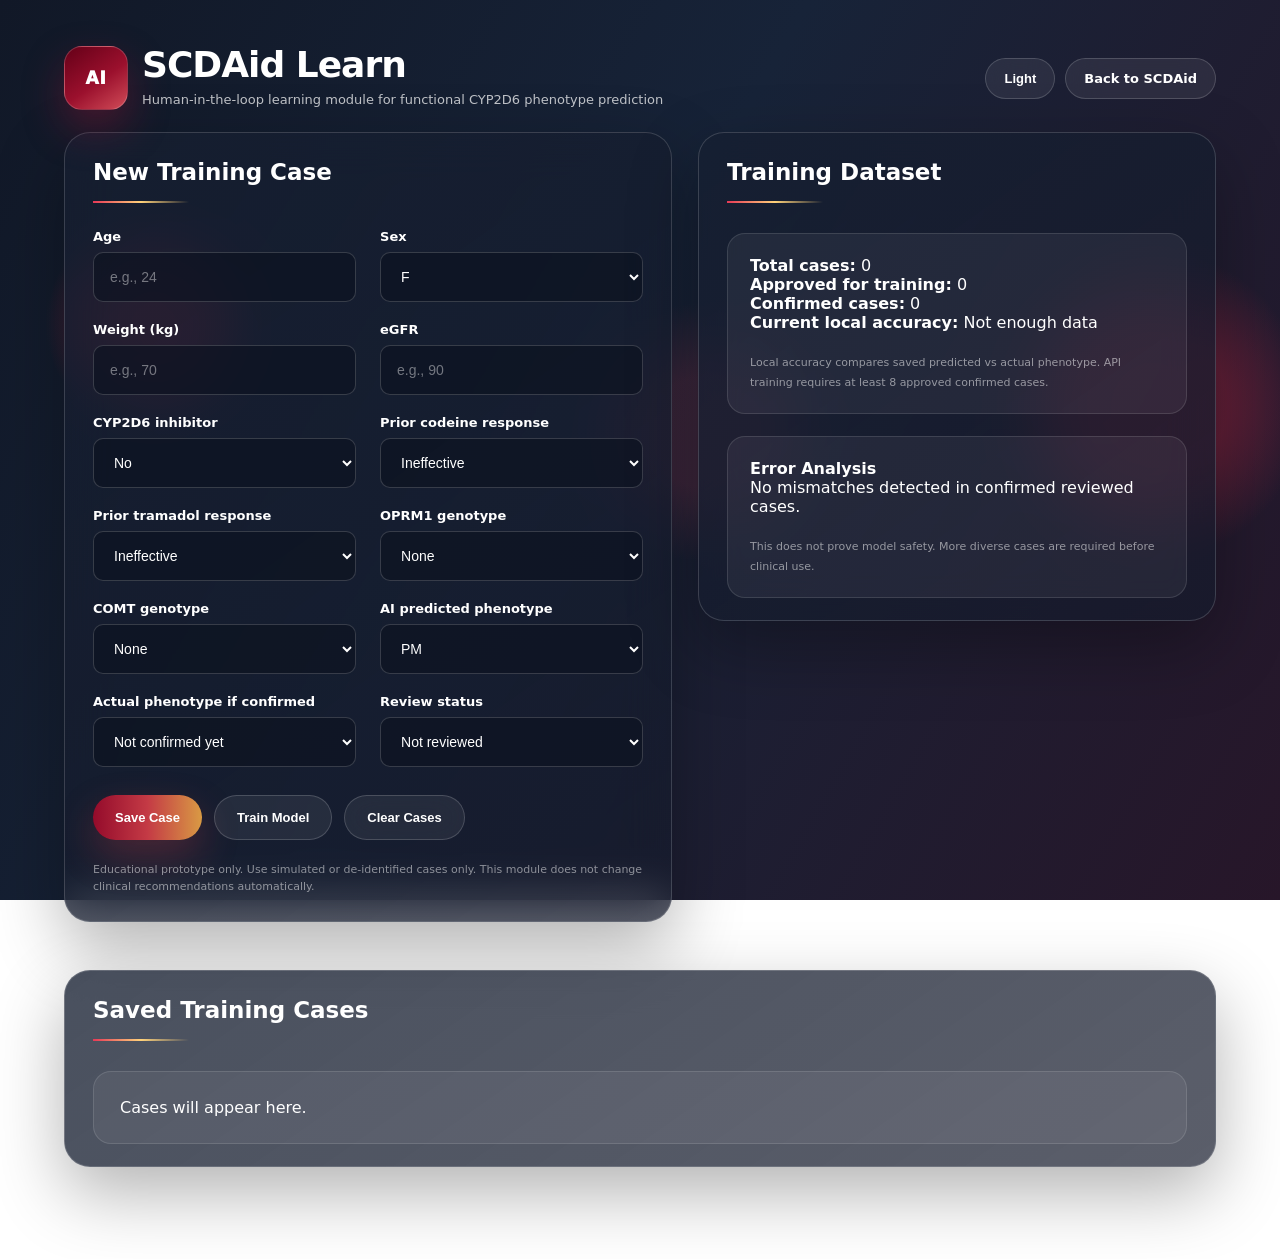
==== learn.html @ dd5e5c87 "Initial SCDAid prototype with SCAIA assistant" ====
<!doctype html>
<html lang="en" dir="ltr">
<head>
  <meta charset="utf-8" />
  <meta name="viewport" content="width=device-width,initial-scale=1" />
  <title>SCDAid Learn</title>
  <link rel="stylesheet" href="style.css" />

  <style>
    /* SCDAid Learn: full-width table section */
    .fullWidthTable {
      grid-column: 1 / -1;
      width: 100%;
    }

    .largeCasesTable {
      overflow-x: auto;
      padding: 26px;
    }

    .largeCasesTable table {
      min-width: 980px;
      font-size: 14px;
    }

    .largeCasesTable th,
    .largeCasesTable td {
      padding: 16px 18px;
      font-size: 14px;
      white-space: nowrap;
    }

    .largeCasesTable th {
      font-size: 13px;
      letter-spacing: .2px;
    }

    .largeCasesTable tbody tr {
      transition: 0.2s ease;
      cursor: pointer;
    }

    .largeCasesTable tbody tr:hover {
      background: rgba(255, 255, 255, 0.08);
    }

    .selectedCaseNotice {
      margin: 0 28px 20px;
      padding: 14px 18px;
      border-radius: 14px;
      border: 1px solid rgba(255, 210, 122, 0.25);
      background: rgba(217, 154, 68, 0.08);
      color: rgba(255, 255, 255, 0.78);
      font-size: 12px;
      line-height: 1.5;
      display: none;
    }
  </style>
</head>

<body>
  <div class="topbar">
    <div class="brand">
      <div class="logo">AI</div>
      <div>
        <div class="title">SCDAid Learn</div>
        <div class="subtitle">
          Human-in-the-loop learning module for functional CYP2D6 phenotype prediction
        </div>
      </div>
    </div>

    <div class="topActions">
      <button id="themeToggle" class="btn ghost" type="button">Light</button>
        <a class="btn ghost" href="index.html">Back to SCDAid</a>
    </div>
  </div>

  <main class="wrap">
    <section class="left">
      <div class="card">
        <div class="cardHeader">
          <h2>New Training Case</h2>
        </div>

        <div id="selectedCaseNotice" class="selectedCaseNotice">
          Selected case loaded into the form. You can review it, update the actual phenotype, then save as a new case if needed.
        </div>

        <div class="grid">
          <div class="field">
            <label>Age</label>
            <input id="learn_age" type="number" placeholder="e.g., 24" />
          </div>

          <div class="field">
            <label>Sex</label>
            <select id="learn_sex">
              <option value="F">F</option>
              <option value="M">M</option>
            </select>
          </div>

          <div class="field">
            <label>Weight (kg)</label>
            <input id="learn_weight" type="number" placeholder="e.g., 70" />
          </div>

          <div class="field">
            <label>eGFR</label>
            <input id="learn_egfr" type="number" placeholder="e.g., 90" />
          </div>

          <div class="field">
            <label>CYP2D6 inhibitor</label>
            <select id="learn_inhibitor">
              <option value="no">No</option>
              <option value="yes">Yes</option>
            </select>
          </div>

          <div class="field">
            <label>Prior codeine response</label>
            <select id="learn_codeine">
              <option value="ineffective">Ineffective</option>
              <option value="effective">Effective</option>
              <option value="toxicity">Toxicity</option>
              <option value="adverse">Adverse effects</option>
              <option value="unknown">Unknown</option>
            </select>
          </div>

          <div class="field">
            <label>Prior tramadol response</label>
            <select id="learn_tramadol">
              <option value="ineffective">Ineffective</option>
              <option value="effective">Effective</option>
              <option value="toxicity">Toxicity</option>
              <option value="adverse">Adverse effects</option>
              <option value="unknown">Unknown</option>
            </select>
          </div>

          <div class="field">
            <label>OPRM1 genotype</label>
            <select id="learn_oprm1">
              <option value="">None</option>
              <option value="AA">AA</option>
              <option value="AG">AG</option>
              <option value="GG">GG</option>
            </select>
          </div>

          <div class="field">
            <label>COMT genotype</label>
            <select id="learn_comt">
              <option value="">None</option>
              <option value="Val/Val">Val/Val</option>
              <option value="Val/Met">Val/Met</option>
              <option value="Met/Met">Met/Met</option>
            </select>
          </div>

          <div class="field">
            <label>AI predicted phenotype</label>
            <select id="learn_predicted">
              <option value="PM">PM</option>
              <option value="IM">IM</option>
              <option value="NM">NM</option>
              <option value="UM">UM</option>
            </select>
          </div>

          <div class="field">
            <label>Actual phenotype if confirmed</label>
            <select id="learn_actual">
              <option value="">Not confirmed yet</option>
              <option value="PM">PM</option>
              <option value="IM">IM</option>
              <option value="NM">NM</option>
              <option value="UM">UM</option>
            </select>
          </div>

          <div class="field">
            <label>Review status</label>
            <select id="learn_reviewed">
              <option value="no">Not reviewed</option>
              <option value="yes">Approved for training</option>
            </select>
          </div>
        </div>

        <div class="actions">
          <button class="btn primary" type="button" onclick="saveCase()">Save Case</button>
          <button class="btn" type="button" onclick="trainModel()">Train Model</button>
          <button class="btn ghost" type="button" onclick="clearCases()">Clear Cases</button>
        </div>

        <div class="disclaimer">
          Educational prototype only. Use simulated or de-identified cases only. This module does not change clinical recommendations automatically.
        </div>
      </div>
    </section>

    <section class="right">
      <div class="card">
        <div class="cardHeader">
          <h2>Training Dataset</h2>
        </div>

        <div id="learn_stats" class="box">
          No cases added yet.
        </div>

        <div id="errorAnalysis" class="box">
          Error analysis will appear after training.
        </div>
      </div>
    </section>

    <section class="fullWidthTable">
      <div class="card">
        <div class="cardHeader">
          <h2>Saved Training Cases</h2>
        </div>

        <div id="casesTable" class="box largeCasesTable">
          Cases will appear here.
        </div>
      </div>
    </section>
  </main>

  <script>
    const API_BASE = "https://scdaid-api.onrender.com";

    let cases = JSON.parse(localStorage.getItem("scdaid_learn_cases") || "[]");

    function getValue(id) {
      return document.getElementById(id)?.value || "";
    }

    function setValue(id, value) {
      const el = document.getElementById(id);
      if (el) el.value = value || "";
    }

    function normalizeResponseForApi(value) {
      if (!value) return "unknown";

      const v = String(value).toLowerCase().trim();

      if (v === "adverse" || v === "adverse effects" || v === "toxicity") {
        return "toxicity";
      }

      if (["effective", "ineffective", "unknown"].includes(v)) {
        return v;
      }

      return "unknown";
    }

    function normalizePhenotype(value) {
      if (value === "EM") return "NM";
      return value || "";
    }

    function saveCase() {
      const newCase = {
        age: getValue("learn_age"),
        sex: getValue("learn_sex"),
        weight: getValue("learn_weight"),
        egfr: getValue("learn_egfr"),
        inhibitor: getValue("learn_inhibitor"),
        codeine: getValue("learn_codeine"),
        tramadol: getValue("learn_tramadol"),
        oprm1: getValue("learn_oprm1"),
        comt: getValue("learn_comt"),
        predicted: normalizePhenotype(getValue("learn_predicted")),
        actual: normalizePhenotype(getValue("learn_actual")),
        reviewed: getValue("learn_reviewed")
      };

      cases.push(newCase);
      localStorage.setItem("scdaid_learn_cases", JSON.stringify(cases));
      renderCases();

      const notice = document.getElementById("selectedCaseNotice");
      if (notice) {
        notice.style.display = "block";
        notice.innerHTML = "Case saved successfully. It has been added to the training dataset.";
      }
    }

    function clearCases() {
      const confirmClear = confirm("Are you sure you want to clear all saved cases?");
      if (!confirmClear) return;

      cases = [];
      localStorage.removeItem("scdaid_learn_cases");
      renderCases();

      document.getElementById("errorAnalysis").innerHTML = "Error analysis will appear after training.";

      const notice = document.getElementById("selectedCaseNotice");
      if (notice) {
        notice.style.display = "none";
      }
    }

    function loadCaseIntoForm(index) {
      const c = cases[index];
      if (!c) return;

      setValue("learn_age", c.age);
      setValue("learn_sex", c.sex || "F");
      setValue("learn_weight", c.weight);
      setValue("learn_egfr", c.egfr);

      setValue("learn_inhibitor", c.inhibitor || "no");
      setValue("learn_codeine", c.codeine || "ineffective");
      setValue("learn_tramadol", c.tramadol || "ineffective");

      setValue("learn_oprm1", c.oprm1 || "");
      setValue("learn_comt", c.comt || "");

      setValue("learn_predicted", normalizePhenotype(c.predicted) || "PM");
      setValue("learn_actual", normalizePhenotype(c.actual) || "");
      setValue("learn_reviewed", c.reviewed || "no");

      const notice = document.getElementById("selectedCaseNotice");
      if (notice) {
        notice.style.display = "block";
        notice.innerHTML = `
          Selected case loaded into the form.
          You can review it, update the actual phenotype, then click <b>Save Case</b> if you want to save it as a new reviewed record.
        `;
      }

      window.scrollTo({
        top: 0,
        behavior: "smooth"
      });
    }

    function explainMismatch(c) {
      const reasons = [];

      if (c.predicted === "IM" && c.actual === "NM") {
        reasons.push("The model may be overestimating reduced CYP2D6 activity.");
      }

      if (c.predicted === "PM" && c.actual !== "PM") {
        reasons.push("The model may be over-weighting ineffective codeine/tramadol response.");
      }

      if (c.predicted === "UM" && c.actual !== "UM") {
        reasons.push("The model may be over-weighting adverse effects as evidence for ultrarapid metabolism.");
      }

      if (c.inhibitor === "yes") {
        reasons.push("CYP2D6 inhibitor may cause phenoconversion and confuse genetic vs functional phenotype.");
      }

      if (c.codeine === "unknown" || c.tramadol === "unknown") {
        reasons.push("Missing prior opioid response reduces prediction reliability.");
      }

      if (!c.oprm1 || !c.comt) {
        reasons.push("Optional modifiers are incomplete; interpretation may be less informative.");
      }

      if (!reasons.length) {
        reasons.push("Mismatch detected; more labeled cases are needed to understand this error pattern.");
      }

      return reasons;
    }

    async function trainModel() {
      const reviewed = cases.filter(c => c.reviewed === "yes");
      const confirmed = reviewed.filter(c => c.actual);

      if (confirmed.length < 8) {
        alert("Need at least 8 approved cases with actual phenotype before API training.");
        return;
      }

      const apiCases = confirmed.map(c => ({
        age: Number(c.age),
        weight: Number(c.weight),
        egfr: Number(c.egfr),
        sex: c.sex || "F",
        cyp2d6_inhibitor: c.inhibitor || "no",
        prior_codeine_response: normalizeResponseForApi(c.codeine),
        prior_tramadol_response: normalizeResponseForApi(c.tramadol),
        predicted: normalizePhenotype(c.predicted) || null,
        actual: normalizePhenotype(c.actual),
        reviewed: c.reviewed || "no"
      }));

      const invalidCase = apiCases.find(c =>
        !Number.isFinite(c.age) ||
        !Number.isFinite(c.weight) ||
        !Number.isFinite(c.egfr) ||
        !c.actual
      );

      if (invalidCase) {
        alert("Some approved cases have missing age, weight, eGFR, or actual phenotype. Please fix them before training.");
        return;
      }

      document.getElementById("learn_stats").innerHTML = `
        <b>Training model...</b><br>
        Sending ${apiCases.length} reviewed cases to the SCDAid API.
      `;

      try {
        const res = await fetch(`${API_BASE}/train_model`, {
          method: "POST",
          headers: {
            "Content-Type": "application/json"
          },
          body: JSON.stringify({ cases: apiCases })
        });

        const out = await res.json();

        if (!res.ok || out.status !== "trained") {
          document.getElementById("learn_stats").innerHTML = `
            <b>Training not completed</b><br>
            ${out.message || "Unknown API error"}<br>
            <b>Approved cases:</b> ${out.approved_cases || apiCases.length}
          `;
          return;
        }

        const metrics = out.metrics || {};
        const distribution = out.phenotype_distribution || {};

        document.getElementById("learn_stats").innerHTML = `
          <b>API Training Summary</b><br>
          <b>Status:</b> ${out.status}<br>
          <b>Cases used:</b> ${out.approved_cases_used}<br>
          <b>Training mode:</b> ${metrics.mode || "-"}<br>
          <b>Accuracy:</b> ${metrics.accuracy !== undefined ? Math.round(metrics.accuracy * 100) + "%" : "-"}<br><br>

          <b>Phenotype distribution:</b><br>
          PM: ${distribution.PM || 0} · IM: ${distribution.IM || 0} · NM: ${distribution.NM || 0} · UM: ${distribution.UM || 0}<br><br>

          <span class="hint">
            The API has retrained and saved a new phenotype_model.joblib. Future phenotype predictions will use the updated model.
          </span>
        `;

        renderApiTrainingAnalysis(out);
      } catch (err) {
        document.getElementById("learn_stats").innerHTML = `
          <b>API connection failed</b><br>
          Could not reach the training endpoint. Make sure the API is running and deployed.
        `;
      }
    }

    function renderApiTrainingAnalysis(out) {
      const metrics = out.metrics || {};
      const labels = metrics.labels || [];
      const cm = metrics.confusion_matrix || [];

      if (!labels.length || !cm.length) {
        document.getElementById("errorAnalysis").innerHTML = `
          <b>API Training Analysis</b><br>
          Model trained, but confusion matrix was not available.
        `;
        return;
      }

      const matrixRows = cm.map((row, i) => `
        <tr>
          <td><b>Actual ${labels[i]}</b></td>
          ${row.map(v => `<td>${v}</td>`).join("")}
        </tr>
      `).join("");

      document.getElementById("errorAnalysis").innerHTML = `
        <b>API Training Analysis</b><br>
        <b>Confusion Matrix</b><br><br>

        <div style="overflow-x:auto;">
          <table>
            <thead>
              <tr>
                <th></th>
                ${labels.map(l => `<th>Pred ${l}</th>`).join("")}
              </tr>
            </thead>
            <tbody>
              ${matrixRows}
            </tbody>
          </table>
        </div>

        <br>
        <span class="hint">
          This matrix shows where the model confuses phenotypes after API retraining.
          This is for prototype validation only, not clinical deployment.
        </span>
      `;
    }

    function renderLocalErrorAnalysis(wrongCases) {
      if (!wrongCases.length) {
        document.getElementById("errorAnalysis").innerHTML = `
          <b>Error Analysis</b><br>
          No mismatches detected in confirmed reviewed cases.<br><br>
          <span class="hint">
            This does not prove model safety. More diverse cases are required before clinical use.
          </span>
        `;
        return;
      }

      document.getElementById("errorAnalysis").innerHTML = `
        <b>Error Analysis</b><br>
        <b>Mismatched cases:</b> ${wrongCases.length}<br><br>

        ${wrongCases.map((c, index) => {
          const reasons = explainMismatch(c);

          return `
            <div style="margin-bottom:14px; padding:12px; border:1px solid rgba(255,255,255,0.18); border-radius:14px;">
              <b>Mismatch ${index + 1}</b><br>
              Predicted: <b>${c.predicted}</b> · Actual: <b>${c.actual}</b><br>
              Codeine response: ${c.codeine} · Tramadol response: ${c.tramadol} · CYP2D6 inhibitor: ${c.inhibitor}<br>
              OPRM1: ${c.oprm1 || "-"} · COMT: ${c.comt || "-"}<br><br>
              <b>Possible explanation:</b>
              <ul>
                ${reasons.map(r => `<li>${r}</li>`).join("")}
              </ul>
            </div>
          `;
        }).join("")}

        <span class="hint">
          Error analysis is exploratory. It helps identify weak points in the prediction logic, but it is not a clinical conclusion.
        </span>
      `;
    }

    function renderCases() {
      const reviewed = cases.filter(c => c.reviewed === "yes");
      const confirmed = reviewed.filter(c => c.actual);
      const correct = confirmed.filter(c => c.predicted === c.actual);
      const wrong = confirmed.filter(c => c.predicted !== c.actual);

      const accuracy = confirmed.length
        ? Math.round((correct.length / confirmed.length) * 100)
        : null;

      document.getElementById("learn_stats").innerHTML = `
        <b>Total cases:</b> ${cases.length}<br>
        <b>Approved for training:</b> ${reviewed.length}<br>
        <b>Confirmed cases:</b> ${confirmed.length}<br>
        <b>Current local accuracy:</b> ${accuracy === null ? "Not enough data" : accuracy + "%"}<br><br>
        <span class="hint">
          Local accuracy compares saved predicted vs actual phenotype. API training requires at least 8 approved confirmed cases.
        </span>
      `;

      renderLocalErrorAnalysis(wrong);

      if (!cases.length) {
        document.getElementById("casesTable").innerHTML = "Cases will appear here.";
        return;
      }

      document.getElementById("casesTable").innerHTML = `
        <div style="overflow-x:auto;">
          <table>
            <thead>
              <tr>
                <th>Age</th>
                <th>Sex</th>
                <th>Weight</th>
                <th>eGFR</th>
                <th>CYP2D6 inhibitor</th>
                <th>Codeine</th>
                <th>Tramadol</th>
                <th>OPRM1</th>
                <th>COMT</th>
                <th>Predicted</th>
                <th>Actual</th>
                <th>Reviewed</th>
              </tr>
            </thead>

            <tbody>
              ${cases.map((c, index) => `
                <tr onclick="loadCaseIntoForm(${index})" title="Click to load this case into the form">
                  <td>${c.age || "-"}</td>
                  <td>${c.sex || "-"}</td>
                  <td>${c.weight || "-"}</td>
                  <td>${c.egfr || "-"}</td>
                  <td>${c.inhibitor || "-"}</td>
                  <td>${c.codeine || "-"}</td>
                  <td>${c.tramadol || "-"}</td>
                  <td>${c.oprm1 || "-"}</td>
                  <td>${c.comt || "-"}</td>
                  <td>${normalizePhenotype(c.predicted) || "-"}</td>
                  <td>${normalizePhenotype(c.actual) || "-"}</td>
                  <td>${c.reviewed || "-"}</td>
                </tr>
              `).join("")}
            </tbody>
          </table>
        </div>
      `;
    }

    renderCases();
  </script>

<script>
  // Light / Dark mode toggle for SCDAid Learn
  (function () {
    const themeBtn = document.getElementById("themeToggle");
    const savedTheme = localStorage.getItem("scdaid-theme") || "dark";

    function applyTheme(theme) {
      if (theme === "light") {
        document.body.classList.add("lightTheme");
        if (themeBtn) themeBtn.textContent = "Dark";
      } else {
        document.body.classList.remove("lightTheme");
        if (themeBtn) themeBtn.textContent = "Light";
      }
      localStorage.setItem("scdaid-theme", theme);
    }

    applyTheme(savedTheme);

    if (themeBtn) {
      themeBtn.addEventListener("click", function () {
        const isLight = document.body.classList.contains("lightTheme");
        applyTheme(isLight ? "dark" : "light");
      });
    }
  })();
</script>

</body>
</html>
---- style.css ----
:root{
  --bg:#182033;
  --panel:rgba(25, 34, 53, .78);
  --panel2:rgba(45, 28, 45, .66);
  --line:rgba(255,255,255,.17);
  --text:#ffffff;
  --muted:rgba(255,255,255,.66);

  --red:#b11235;
  --red2:#e63956;
  --gold:#d99a44;
  --gold2:#ffd27a;

  --ok:#4ade80;
  --warn:#ffd166;
  --danger:#ff4d6d;
  --info:#8ab4ff;
}

*{
  box-sizing:border-box;
}

html,body{
  margin:0;
  padding:0;
  min-height:100%;
  font-family:system-ui,-apple-system,BlinkMacSystemFont,"Segoe UI",Roboto,Arial,sans-serif;
  color:var(--text);
  background:
    radial-gradient(circle at 12% 36%, rgba(190,35,65,.42) 0 45px, transparent 108px),
    radial-gradient(circle at 90% 45%, rgba(190,35,65,.38) 0 75px, transparent 155px),
    radial-gradient(circle at 55% 48%, rgba(220,65,92,.18) 0 55px, transparent 130px),
    linear-gradient(120deg,#111827 0%,#172338 45%,#271629 100%);
  background-attachment:fixed;
  overflow-x:hidden;
}

body::before{
  content:"";
  position:fixed;
  inset:0;
  z-index:-1;
  background:
    radial-gradient(circle at 20% 18%, rgba(84,125,174,.20), transparent 290px),
    radial-gradient(circle at 82% 16%, rgba(230,57,86,.14), transparent 310px),
    repeating-linear-gradient(120deg, transparent 0 90px, rgba(255,255,255,.025) 91px 92px);
  pointer-events:none;
}

body::after{
  content:"";
  position:fixed;
  right:-130px;
  top:120px;
  width:460px;
  height:460px;
  border-radius:50%;
  border:2px solid rgba(255,255,255,.10);
  background:
    repeating-linear-gradient(55deg, transparent 0 24px, rgba(230,57,86,.20) 25px 27px),
    repeating-linear-gradient(-55deg, transparent 0 24px, rgba(255,210,122,.12) 25px 27px);
  opacity:.35;
  z-index:-1;
  pointer-events:none;
}

/* TOP BAR */

.topbar{
  width:min(1180px,90%);
  margin:46px auto 22px;
  display:flex;
  align-items:center;
  justify-content:space-between;
  gap:18px;
  position:relative;
  z-index:10;
}

.brand{
  display:flex;
  align-items:center;
  gap:14px;
}

.logo{
  width:64px;
  height:64px;
  border-radius:18px;
  background:linear-gradient(145deg,#650018,#9b102d 55%,#d14c58);
  display:flex;
  align-items:center;
  justify-content:center;
  color:#fff;
  font-weight:950;
  font-size:17px;
  letter-spacing:.7px;
  box-shadow:0 18px 40px rgba(177,18,53,.34);
  border:1px solid rgba(255,255,255,.18);
}

.title{
  font-size:36px;
  font-weight:900;
  line-height:1;
  letter-spacing:-1px;
  color:#fff;
}

.subtitle{
  margin-top:8px;
  color:rgba(255,255,255,.72);
  font-size:13px;
  line-height:1.4;
  max-width:840px;
}

.topActions{
  display:flex;
  gap:10px;
  align-items:center;
  flex-wrap:wrap;
}

/* BUTTONS */

.btn{
  border:1px solid var(--line);
  color:#fff;
  background:rgba(255,255,255,.07);
  padding:12px 18px;
  border-radius:999px;
  font-size:13px;
  font-weight:850;
  cursor:pointer;
  transition:.25s ease;
}

.btn:hover{
  transform:translateY(-2px);
  box-shadow:0 14px 30px rgba(0,0,0,.20);
}

.btn:disabled{
  opacity:.6;
  cursor:not-allowed;
  transform:none;
}

.btn.ghost{
  background:rgba(255,255,255,.07);
  backdrop-filter:blur(16px);
}

.backBtn{
  padding-inline:18px;
}

.btn.primary,
#predictBtn,
#chatSendBtn{
  border:none;
  color:#fff;
  background:linear-gradient(90deg,#940b2b,#c43a45,#d99a44);
  box-shadow:0 16px 38px rgba(196,58,69,.32);
}

/* HERO */

.heroIntro{
  min-height:62vh;
  display:flex;
  align-items:center;
  justify-content:center;
  padding:54px 20px 70px;
  transition:.55s ease;
}

.heroGlass{
  width:min(720px,92%);
  text-align:center;
  padding:46px 54px;
  border-radius:30px;
  background:linear-gradient(145deg,rgba(28,35,54,.78),rgba(55,25,43,.62));
  border:1px solid rgba(255,255,255,.18);
  box-shadow:
    0 34px 90px rgba(0,0,0,.34),
    inset 0 1px 0 rgba(255,255,255,.12);
  backdrop-filter:blur(22px);
  -webkit-backdrop-filter:blur(22px);
}

.heroBadge{
  display:inline-block;
  margin-bottom:18px;
  padding:8px 18px;
  border-radius:999px;
  background:rgba(177,18,53,.40);
  border:1px solid rgba(230,57,86,.42);
  color:#ffd7df;
  font-size:11px;
  font-weight:900;
  letter-spacing:.8px;
  text-transform:uppercase;
}

.heroGlass h1{
  margin:0;
  font-size:48px;
  line-height:1.08;
  font-weight:900;
  letter-spacing:-1.2px;
  color:#fff;
}

.heroGlass h1::after{
  content:"";
  display:block;
  width:180px;
  height:2px;
  margin:22px auto 24px;
  background:linear-gradient(90deg,transparent,var(--gold2),transparent);
}

.heroGlass p{
  max-width:560px;
  margin:0 auto 28px;
  color:rgba(255,255,255,.72);
  line-height:1.7;
  font-size:15px;
}

.enzymePicker{
  display:grid;
  gap:16px;
  width:min(520px,100%);
  margin:0 auto;
  text-align:left;
}

.enzymePicker label{
  display:none;
}

.enzymePicker select{
  width:100%;
  height:56px;
  padding:0 20px;
  border-radius:14px;
  border:1px solid rgba(255,255,255,.18);
  background:rgba(13,19,33,.74);
  color:#fff;
  outline:none;
  font-size:14px;
}

.enzymePicker select option{
  color:#111827;
  background:#fff;
}

.heroBtn{
  width:78%;
  margin:12px auto 0;
  padding:15px 20px;
  font-size:15px;
}

.heroSmallText{
  text-align:center;
  color:rgba(255,255,255,.48);
  font-size:11px;
}

.hiddenApp{
  display:none !important;
}

.compactHero{
  min-height:240px;
  padding:20px 20px 34px;
}

.compactHero .heroGlass{
  transform:scale(.92);
  opacity:.92;
}

/* MAIN LAYOUT */

.wrap{
  width:min(1180px,90%);
  margin:0 auto 70px;
  display:grid;
  grid-template-columns:1.08fr .92fr;
  gap:26px;
}

.left,.right{
  min-width:0;
}

.card{
  background:linear-gradient(145deg,rgba(22,31,49,.78),rgba(21,26,43,.70));
  border:1px solid rgba(255,255,255,.16);
  border-radius:26px;
  box-shadow:0 26px 70px rgba(0,0,0,.30);
  backdrop-filter:blur(22px);
  -webkit-backdrop-filter:blur(22px);
  overflow:hidden;
  margin-bottom:22px;
}

.cardHeader{
  padding:26px 28px 8px;
  background:transparent;
  border-bottom:none;
}

.cardHeader h2{
  margin:0;
  font-size:23px;
  font-weight:850;
  color:#fff;
}

.cardHeader h2::after{
  content:"";
  display:block;
  width:96px;
  height:2px;
  margin-top:16px;
  background:linear-gradient(90deg,var(--red2),var(--gold2),transparent);
}

/* FORM GRID */

.grid{
  display:grid;
  grid-template-columns:1fr 1fr;
  gap:20px 24px;
  padding:18px 28px 28px;
}

.smallGrid{
  margin-top:12px;
  padding:0;
}

.field label{
  display:block;
  font-size:13px;
  font-weight:800;
  color:#fff;
  margin-bottom:8px;
}

.field input,
.field select,
#chatInput{
  width:100%;
  height:50px;
  padding:0 16px;
  border-radius:10px;
  border:1px solid rgba(255,255,255,.17);
  background:rgba(13,19,33,.66);
  color:#fff;
  outline:none;
  font-size:14px;
  transition:.2s ease;
}

.field select option{
  color:#111827;
  background:#fff;
}

.field input:focus,
.field select:focus,
#chatInput:focus{
  border-color:rgba(255,210,122,.75);
  box-shadow:0 0 0 4px rgba(217,154,68,.12);
}

.field input::placeholder,
#chatInput::placeholder{
  color:rgba(255,255,255,.42);
}

.row{
  display:flex;
  align-items:center;
  gap:0;
}

.row input{
  border-radius:10px 0 0 10px;
}

.row select{
  max-width:105px;
  border-radius:0 10px 10px 0;
  border-left:none;
}

.hint{
  margin-top:8px;
  color:rgba(255,255,255,.52);
  font-size:11px;
  line-height:1.45;
}

.divider{
  height:1px;
  background:rgba(255,255,255,.10);
  margin:0 28px;
}

/* BOXES */

.box,
.box.infoBox{
  margin:22px 28px;
  padding:22px;
  border-radius:18px;
  background:rgba(255,255,255,.055);
  border:1px solid rgba(255,255,255,.12);
}

.box h3{
  margin:0 0 8px;
  color:#fff;
  font-size:17px;
}

.box.infoBox{
  border-left:4px solid var(--red2);
}

.box.infoBox h3{
  color:#ffd27a;
}

.ol{
  margin:12px 0 0;
  padding-left:20px;
}

.ol li{
  margin:10px 0;
  color:rgba(255,255,255,.74);
  font-size:13px;
  line-height:1.55;
}

.note{
  color:rgba(255,255,255,.58);
  font-size:12px;
  margin-top:10px;
}

.predictRow{
  margin-top:14px;
  gap:10px;
  justify-content:space-between;
}

.predictStatus{
  color:rgba(255,255,255,.60);
  font-size:12px;
}

/* CHECKBOXES */

.checks{
  padding:24px 28px;
  display:grid;
  grid-template-columns:1fr 1fr;
  gap:12px;
}

.chk{
  display:flex;
  align-items:center;
  gap:10px;
  padding:13px 14px;
  border-radius:12px;
  border:1px solid rgba(255,255,255,.12);
  background:rgba(13,19,33,.50);
  color:rgba(255,255,255,.78);
  font-size:12px;
}

.chk input{
  accent-color:var(--red2);
}

/* ACTIONS */

.actions{
  display:flex;
  gap:12px;
  padding:0 28px 22px;
}

.actions .btn{
  padding:14px 22px;
}

.disclaimer{
  padding:0 28px 26px;
  color:rgba(255,255,255,.50);
  font-size:11px;
  line-height:1.5;
}

/* RESULTS */

.right .card{
  min-height:auto;
}

#results{
  padding:22px 28px 28px;
}

.placeholder{
  min-height:340px;
  display:flex;
  align-items:center;
  justify-content:center;
  text-align:center;
  border-radius:20px;
  border:1px solid rgba(255,255,255,.12);
  background:
    radial-gradient(circle at center, rgba(220,65,92,.20), transparent 90px),
    linear-gradient(145deg,rgba(255,255,255,.07),rgba(255,255,255,.025));
  color:rgba(255,255,255,.75);
  font-size:15px;
  line-height:1.7;
}

/* SCDAid AI RESULT CARDS */

.resultBlock{
  display:grid;
  gap:14px;
}

.resultBlock h3{
  margin:0 0 4px;
  font-size:21px;
  color:#fff;
}

.resultCard{
  padding:16px 18px;
  border-radius:16px;
  background:rgba(255,255,255,.055);
  border:1px solid rgba(255,255,255,.12);
  color:rgba(255,255,255,.82);
}

.resultCard h4{
  margin:0 0 10px;
  font-size:15px;
  color:#ffd27a;
}

.resultCard p{
  margin:6px 0;
  font-size:13px;
  line-height:1.55;
}

.resultCard ul{
  margin:8px 0 0;
  padding-left:20px;
}

.resultCard li{
  margin:7px 0;
  color:rgba(255,255,255,.74);
  font-size:13px;
  line-height:1.55;
}

.pillRow{
  display:flex;
  flex-wrap:wrap;
  gap:8px;
  margin:4px 0 4px;
}

.pill,
.tag{
  display:inline-flex;
  align-items:center;
  gap:6px;
  padding:7px 12px;
  border-radius:999px;
  font-size:11px;
  font-weight:900;
  border:1px solid rgba(255,255,255,.14);
}

.pill.info,
.tag.info{
  color:#d9e8ff;
  background:rgba(84,125,174,.28);
  border-color:rgba(138,180,255,.28);
}

.pill.ok,
.tag.ok{
  color:#d7ffe4;
  background:rgba(74,222,128,.16);
  border-color:rgba(74,222,128,.30);
}

.pill.warn,
.tag.warn{
  color:#fff0bd;
  background:rgba(255,209,102,.16);
  border-color:rgba(255,209,102,.30);
}

.pill.danger,
.tag.danger,
.tag.low{
  color:#ffd6df;
  background:rgba(255,77,109,.16);
  border-color:rgba(255,77,109,.30);
}

details{
  margin-top:10px;
  border-radius:12px;
  overflow:hidden;
  background:rgba(13,19,33,.46);
  border:1px solid rgba(255,255,255,.10);
}

summary{
  cursor:pointer;
  padding:11px 13px;
  color:#ffd27a;
  font-size:12px;
  font-weight:850;
}

details ul{
  margin:0;
  padding:0 16px 14px 32px;
}

/* ASK SCDAid CHAT */

#askScdaidBox{
  min-height:auto;
}

#chatMessages{
  min-height:230px;
  max-height:360px;
  overflow-y:auto;
  margin-top:14px;
  padding:14px;
  border-radius:18px;
  background:
    radial-gradient(circle at 20% 10%, rgba(230,57,86,.10), transparent 130px),
    rgba(13,19,33,.54);
  border:1px solid rgba(255,255,255,.12);
}

#chatMessages > div{
  margin:10px 0 !important;
}

#chatMessages div div{
  border-radius:16px !important;
  box-shadow:0 10px 24px rgba(0,0,0,.16);
}

#chatInput{
  flex:1;
  border-radius:12px;
}

#chatSendBtn{
  min-width:82px;
  height:50px;
  padding:0 18px;
}

#askScdaidBox .row{
  gap:10px;
  padding:0;
}

#askScdaidBox .row input{
  border-radius:12px;
}

/* REFERENCES */

.refs{
  margin-top:22px;
}

.refList{
  padding:0 28px 26px 46px;
  margin:0;
}

.refList li{
  margin:10px 0;
  color:rgba(255,255,255,.75);
}

a{
  color:#ffd27a;
  text-decoration:none;
}

a:hover{
  text-decoration:underline;
}

/* TABLE / OUTPUT */

table{
  width:100%;
  border-collapse:collapse;
  margin-top:16px;
  border-radius:14px;
  overflow:hidden;
  background:rgba(255,255,255,.05);
}

th,td{
  padding:13px;
  border-bottom:1px solid rgba(255,255,255,.10);
  text-align:left;
  font-size:12px;
}

th{
  color:#ffd27a;
  background:rgba(255,255,255,.08);
}

td{
  color:rgba(255,255,255,.78);
}

.warning,
.high-risk{
  border-left:5px solid var(--danger) !important;
}

.safe,
.low-risk{
  border-left:5px solid var(--ok) !important;
}

.moderate-risk{
  border-left:5px solid var(--warn) !important;
}

/* SCROLLBAR */

::-webkit-scrollbar{
  width:10px;
}

::-webkit-scrollbar-track{
  background:rgba(255,255,255,.04);
}

::-webkit-scrollbar-thumb{
  background:rgba(255,255,255,.18);
  border-radius:999px;
}

::-webkit-scrollbar-thumb:hover{
  background:rgba(255,255,255,.28);
}

/* MOBILE */

@media(max-width:980px){
  .wrap{
    grid-template-columns:1fr;
    width:92%;
  }

  .topbar{
    width:92%;
    margin-top:28px;
    align-items:flex-start;
  }

  .right{
    order:-1;
  }
}

@media(max-width:720px){
  .topbar{
    flex-direction:column;
  }

  .topActions{
    align-self:flex-end;
  }

  .grid,
  .checks{
    grid-template-columns:1fr;
    padding-left:20px;
    padding-right:20px;
  }

  .cardHeader{
    padding-left:20px;
  }

  .box,
  .box.infoBox{
    margin-left:20px;
    margin-right:20px;
  }

  .actions,
  .disclaimer,
  #results{
    padding-left:20px;
    padding-right:20px;
  }

  .smallGrid{
    padding:0;
  }

  #askScdaidBox .row{
    flex-direction:column;
    align-items:stretch;
  }

  #chatSendBtn{
    width:100%;
  }
}

@media(max-width:620px){
  .logo{
    width:56px;
    height:56px;
  }

  .title{
    font-size:28px;
  }

  .subtitle{
    font-size:12px;
  }

  .heroGlass{
    padding:34px 24px;
  }

  .heroGlass h1{
    font-size:38px;
  }

  .wrap{
    width:92%;
  }

  .heroBtn{
    width:100%;
  }
}
/* =========================
   Ask SCDAid top popup chat
   ========================= */

/* إذا عندك كرت الشات القديم تحت، نخفيه */
#askScdaidBox{
  display:none !important;
}

.hidden{
  display:none !important;
}

.scdChatOverlay{
  position:fixed;
  inset:0;
  z-index:3000;
  display:flex;
  align-items:flex-start;
  justify-content:center;
  padding:95px 20px 24px;
  background:rgba(7, 10, 18, .55);
  backdrop-filter:blur(10px);
  -webkit-backdrop-filter:blur(10px);
}

.scdChatModal{
  width:min(760px, 100%);
  max-height:calc(100vh - 130px);
  display:flex;
  flex-direction:column;
  border-radius:26px;
  background:linear-gradient(145deg, rgba(22,31,49,.94), rgba(34,23,40,.88));
  border:1px solid rgba(255,255,255,.16);
  box-shadow:0 30px 90px rgba(0,0,0,.38);
  overflow:hidden;
}

.scdChatHead{
  display:flex;
  align-items:flex-start;
  justify-content:space-between;
  gap:18px;
  padding:22px 24px 16px;
  border-bottom:1px solid rgba(255,255,255,.08);
}

.scdChatHead h3{
  margin:0;
  font-size:24px;
  font-weight:900;
  color:#fff;
}

.scdChatHead p{
  margin:8px 0 0;
  color:rgba(255,255,255,.65);
  font-size:13px;
  line-height:1.6;
  max-width:560px;
}

.scdChatClose{
  width:42px;
  height:42px;
  border:none;
  border-radius:999px;
  cursor:pointer;
  color:#fff;
  font-size:26px;
  line-height:1;
  background:rgba(255,255,255,.08);
  border:1px solid rgba(255,255,255,.12);
  transition:.2s ease;
}

.scdChatClose:hover{
  transform:translateY(-1px);
  background:rgba(255,255,255,.12);
}

.scdChatQuick{
  display:flex;
  flex-wrap:wrap;
  gap:10px;
  padding:14px 24px 8px;
}

.scdChip{
  padding:9px 14px;
  border-radius:999px;
  border:1px solid rgba(255,255,255,.12);
  background:rgba(255,255,255,.06);
  color:#fff;
  font-size:12px;
  font-weight:800;
  cursor:pointer;
  transition:.2s ease;
}

.scdChip:hover{
  transform:translateY(-1px);
  background:rgba(255,255,255,.10);
}

.scdChatMessages{
  flex:1;
  min-height:260px;
  max-height:420px;
  overflow-y:auto;
  padding:18px 24px 12px;
  display:flex;
  flex-direction:column;
  gap:12px;
}

.scdMsg{
  display:flex;
}

.scdMsg.user{
  justify-content:flex-end;
}

.scdMsg.bot{
  justify-content:flex-start;
}

.scdBubble{
  max-width:min(78%, 560px);
  padding:14px 16px;
  border-radius:18px;
  font-size:14px;
  line-height:1.7;
  white-space:pre-wrap;
  word-break:break-word;
  box-shadow:0 12px 28px rgba(0,0,0,.16);
}

.scdMsg.user .scdBubble{
  color:#fff;
  background:linear-gradient(90deg,#a70d31,#d53c4b,#d99a44);
  border-top-right-radius:8px;
}

.scdMsg.bot .scdBubble{
  color:rgba(255,255,255,.88);
  background:rgba(255,255,255,.07);
  border:1px solid rgba(255,255,255,.10);
  border-top-left-radius:8px;
}

.scdChatInputRow{
  display:flex;
  gap:10px;
  padding:14px 24px 10px;
  border-top:1px solid rgba(255,255,255,.08);
}

#scdChatInput{
  flex:1;
  height:52px;
  padding:0 16px;
  border-radius:14px;
  border:1px solid rgba(255,255,255,.16);
  background:rgba(13,19,33,.68);
  color:#fff;
  outline:none;
  font-size:14px;
}

#scdChatInput::placeholder{
  color:rgba(255,255,255,.42);
}

#scdChatInput:focus{
  border-color:rgba(255,210,122,.75);
  box-shadow:0 0 0 4px rgba(217,154,68,.12);
}

#scdChatSendBtn{
  min-width:96px;
  height:52px;
}

.scdChatNote{
  padding:0 24px 18px;
  color:rgba(255,255,255,.52);
  font-size:11px;
  line-height:1.5;
}

@media(max-width:720px){
  .scdChatOverlay{
    padding:72px 12px 16px;
  }

  .scdChatModal{
    max-height:calc(100vh - 88px);
  }

  .scdChatHead{
    padding:18px 18px 14px;
  }

  .scdChatQuick{
    padding:12px 18px 6px;
  }

  .scdChatMessages{
    padding:16px 18px 10px;
  }

  .scdBubble{
    max-width:92%;
  }

  .scdChatInputRow{
    flex-direction:column;
    padding:12px 18px 10px;
  }

  #scdChatSendBtn{
    width:100%;
  }

  .scdChatNote{
    padding:0 18px 16px;
  }
}
/* Strong Arabic/English direction fix */
.scdBubble {
  unicode-bidi: plaintext !important;
  text-align: start !important;
  white-space: pre-wrap !important;
}

.scdMsg.bot .scdBubble {
  direction: auto !important;
}

.scdMsg.user .scdBubble {
  direction: auto !important;
}
/* Auto direction for Ask SCDAid chat */
.scdBubble.rtlText {
  direction: rtl !important;
  text-align: right !important;
  unicode-bidi: plaintext !important;
}

.scdBubble.ltrText {
  direction: ltr !important;
  text-align: left !important;
  unicode-bidi: plaintext !important;
}

.scdBubble {
  white-space: pre-wrap !important;
}

/* =========================
   SCDAid Light Theme
   ========================= */

body.lightTheme {
  --text: #111827;
  --muted: rgba(17, 24, 39, .65);
  --line: rgba(17, 24, 39, .14);

  color: #111827;
  background:
    radial-gradient(circle at 12% 36%, rgba(230, 57, 86, .14) 0 45px, transparent 120px),
    radial-gradient(circle at 90% 45%, rgba(217, 154, 68, .15) 0 75px, transparent 170px),
    linear-gradient(120deg, #f8fafc 0%, #eef2ff 48%, #fff7ed 100%) !important;
}

body.lightTheme::before {
  background:
    radial-gradient(circle at 20% 18%, rgba(84,125,174,.13), transparent 290px),
    radial-gradient(circle at 82% 16%, rgba(230,57,86,.10), transparent 310px),
    repeating-linear-gradient(120deg, transparent 0 90px, rgba(17,24,39,.025) 91px 92px);
}

body.lightTheme::after {
  opacity: .18;
  border-color: rgba(17,24,39,.10);
}

body.lightTheme .topbar {
  color: #111827;
}

body.lightTheme .title,
body.lightTheme .cardHeader h2,
body.lightTheme .box h3,
body.lightTheme .heroGlass h1,
body.lightTheme label {
  color: #111827 !important;
}

body.lightTheme .subtitle,
body.lightTheme .hint,
body.lightTheme .note,
body.lightTheme .disclaimer,
body.lightTheme .heroSmallText,
body.lightTheme .predictStatus {
  color: rgba(17,24,39,.62) !important;
}

body.lightTheme .heroGlass,
body.lightTheme .card {
  background: rgba(255,255,255,.78) !important;
  border: 1px solid rgba(17,24,39,.12) !important;
  box-shadow: 0 22px 60px rgba(15,23,42,.13) !important;
}

body.lightTheme .box,
body.lightTheme .box.infoBox,
body.lightTheme .resultCard,
body.lightTheme details,
body.lightTheme #chatMessages,
body.lightTheme .scdChatModal {
  background: rgba(255,255,255,.72) !important;
  border: 1px solid rgba(17,24,39,.12) !important;
  color: #111827 !important;
}

body.lightTheme .heroBadge {
  background: rgba(230,57,86,.12) !important;
  border-color: rgba(230,57,86,.20) !important;
  color: #9f1239 !important;
}

body.lightTheme input,
body.lightTheme select,
body.lightTheme #chatInput,
body.lightTheme #scdChatInput {
  background: rgba(255,255,255,.88) !important;
  border: 1px solid rgba(17,24,39,.18) !important;
  color: #111827 !important;
}

body.lightTheme input::placeholder,
body.lightTheme #chatInput::placeholder,
body.lightTheme #scdChatInput::placeholder {
  color: rgba(17,24,39,.42) !important;
}

body.lightTheme select option {
  color: #111827;
  background: #ffffff;
}

body.lightTheme .chk {
  background: rgba(255,255,255,.65) !important;
  border-color: rgba(17,24,39,.12) !important;
  color: rgba(17,24,39,.78) !important;
}

body.lightTheme .placeholder {
  background:
    radial-gradient(circle at center, rgba(230,57,86,.10), transparent 90px),
    linear-gradient(145deg,rgba(255,255,255,.72),rgba(255,255,255,.45)) !important;
  border-color: rgba(17,24,39,.14) !important;
  color: rgba(17,24,39,.65) !important;
}

body.lightTheme .btn.ghost {
  background: rgba(255,255,255,.68) !important;
  color: #111827 !important;
  border: 1px solid rgba(17,24,39,.14) !important;
}

body.lightTheme .scdChatOverlay {
  background: rgba(248,250,252,.62) !important;
}

body.lightTheme .scdChatHead h3 {
  color: #111827 !important;
}

body.lightTheme .scdChatHead p,
body.lightTheme .scdChatNote {
  color: rgba(17,24,39,.62) !important;
}

body.lightTheme .scdMsg.bot .scdBubble {
  color: #111827 !important;
  background: rgba(255,255,255,.86) !important;
  border: 1px solid rgba(17,24,39,.12) !important;
}

body.lightTheme .scdChip {
  background: rgba(255,255,255,.70) !important;
  color: #111827 !important;
  border-color: rgba(17,24,39,.14) !important;
}

body.lightTheme .resultCard h4,
body.lightTheme summary,
body.lightTheme a,
body.lightTheme .box.infoBox h3 {
  color: #9f1239 !important;
}

body.lightTheme .refList li,
body.lightTheme .resultCard li,
body.lightTheme .resultCard p,
body.lightTheme td {
  color: rgba(17,24,39,.76) !important;
}


/* Strong fix: light theme text colors */
body.lightTheme,
body.lightTheme * {
  color-scheme: light;
}

body.lightTheme .heroGlass p,
body.lightTheme .heroGlass .heroSmallText,
body.lightTheme .heroGlass label,
body.lightTheme .enzymePicker label,
body.lightTheme .heroGlass div,
body.lightTheme .hint,
body.lightTheme .subtitle {
  color: #1f2937 !important;
}

body.lightTheme .heroGlass h1,
body.lightTheme .title,
body.lightTheme .cardHeader h2,
body.lightTheme h1,
body.lightTheme h2,
body.lightTheme h3,
body.lightTheme label {
  color: #0f172a !important;
}

body.lightTheme .heroBadge {
  color: #9f1239 !important;
  background: rgba(244, 63, 94, 0.10) !important;
  border: 1px solid rgba(244, 63, 94, 0.18) !important;
}

body.lightTheme .heroGlass select,
body.lightTheme .heroGlass input,
body.lightTheme select,
body.lightTheme input {
  color: #0f172a !important;
  background: #ffffff !important;
}

body.lightTheme .heroSmallText {
  color: #64748b !important;
}

body.lightTheme ::selection {
  background: rgba(185, 28, 28, 0.22);
  color: #0f172a;
}

/* Make lower hidden/next section light too */
body.lightTheme .wrap,
body.lightTheme main,
body.lightTheme section {
  color: #0f172a !important;
}


/* Light theme layout fix */
body.lightTheme .wrap {
  width: min(1180px, 90%) !important;
  margin: 0 auto 70px !important;
  display: grid !important;
  grid-template-columns: 1.08fr .92fr !important;
  gap: 26px !important;
  align-items: start !important;
}

body.lightTheme .left,
body.lightTheme .right {
  min-width: 0 !important;
  width: 100% !important;
}

body.lightTheme .card {
  width: 100% !important;
}

body.lightTheme .box.infoBox,
body.lightTheme .box {
  color: #0f172a !important;
}

body.lightTheme .box.infoBox *,
body.lightTheme .box * {
  color: #0f172a !important;
}

body.lightTheme .ol,
body.lightTheme .ol li,
body.lightTheme .note {
  color: #1f2937 !important;
}

/* Remove accidental text highlight feeling after selection */
body.lightTheme ::selection {
  background: rgba(185, 28, 28, 0.16) !important;
  color: #0f172a !important;
}

@media(max-width:980px){
  body.lightTheme .wrap {
    grid-template-columns: 1fr !important;
    width: 92% !important;
  }
}


/* =========================
   SCDAid Learn - Light Theme Fix
   ========================= */

body.lightTheme .learnWrap,
body.lightTheme .learnPage,
body.lightTheme .learnShell,
body.lightTheme .learnMain {
  color: #0f172a !important;
}

body.lightTheme .learnHeader,
body.lightTheme .learnCard,
body.lightTheme .trainingCard,
body.lightTheme .datasetCard,
body.lightTheme .caseCard,
body.lightTheme .savedCases,
body.lightTheme .analysisCard,
body.lightTheme .card {
  background: rgba(255,255,255,.80) !important;
  border: 1px solid rgba(17,24,39,.12) !important;
  color: #0f172a !important;
  box-shadow: 0 22px 60px rgba(15,23,42,.13) !important;
}

body.lightTheme .learnHeader *,
body.lightTheme .learnCard *,
body.lightTheme .trainingCard *,
body.lightTheme .datasetCard *,
body.lightTheme .caseCard *,
body.lightTheme .savedCases *,
body.lightTheme .analysisCard *,
body.lightTheme .card * {
  color: #0f172a !important;
}

body.lightTheme .hint,
body.lightTheme .note,
body.lightTheme .subtitle,
body.lightTheme small,
body.lightTheme p {
  color: rgba(17,24,39,.65) !important;
}

body.lightTheme input,
body.lightTheme select,
body.lightTheme textarea {
  background: #ffffff !important;
  color: #0f172a !important;
  border: 1px solid rgba(17,24,39,.18) !important;
}

body.lightTheme input::placeholder,
body.lightTheme textarea::placeholder {
  color: rgba(17,24,39,.42) !important;
}

body.lightTheme table,
body.lightTheme th,
body.lightTheme td {
  color: #0f172a !important;
  border-color: rgba(17,24,39,.12) !important;
}

body.lightTheme th {
  background: rgba(244, 63, 94, .08) !important;
  color: #9f1239 !important;
}

body.lightTheme .btn.ghost,
body.lightTheme #themeToggle {
  background: rgba(255,255,255,.72) !important;
  color: #111827 !important;
  border: 1px solid rgba(17,24,39,.14) !important;
}


/* =========================
   Fix enzyme transition in Light Mode
   ========================= */

body.lightTheme .compactHero {
  min-height: 220px !important;
  padding: 18px 20px 28px !important;
  display: flex !important;
  align-items: center !important;
  justify-content: center !important;
}

body.lightTheme .compactHero .heroGlass {
  transform: scale(.90) !important;
  opacity: .92 !important;
  padding: 22px 26px !important;
  transition: .45s ease !important;
}

body.lightTheme .compactHero h1,
body.lightTheme .compactHero p,
body.lightTheme .compactHero .heroBadge,
body.lightTheme .compactHero .enzymePicker {
  display: none !important;
}

body.lightTheme #mainApp {
  margin-top: 0 !important;
}

body.lightTheme .wrap {
  scroll-margin-top: 24px !important;
}
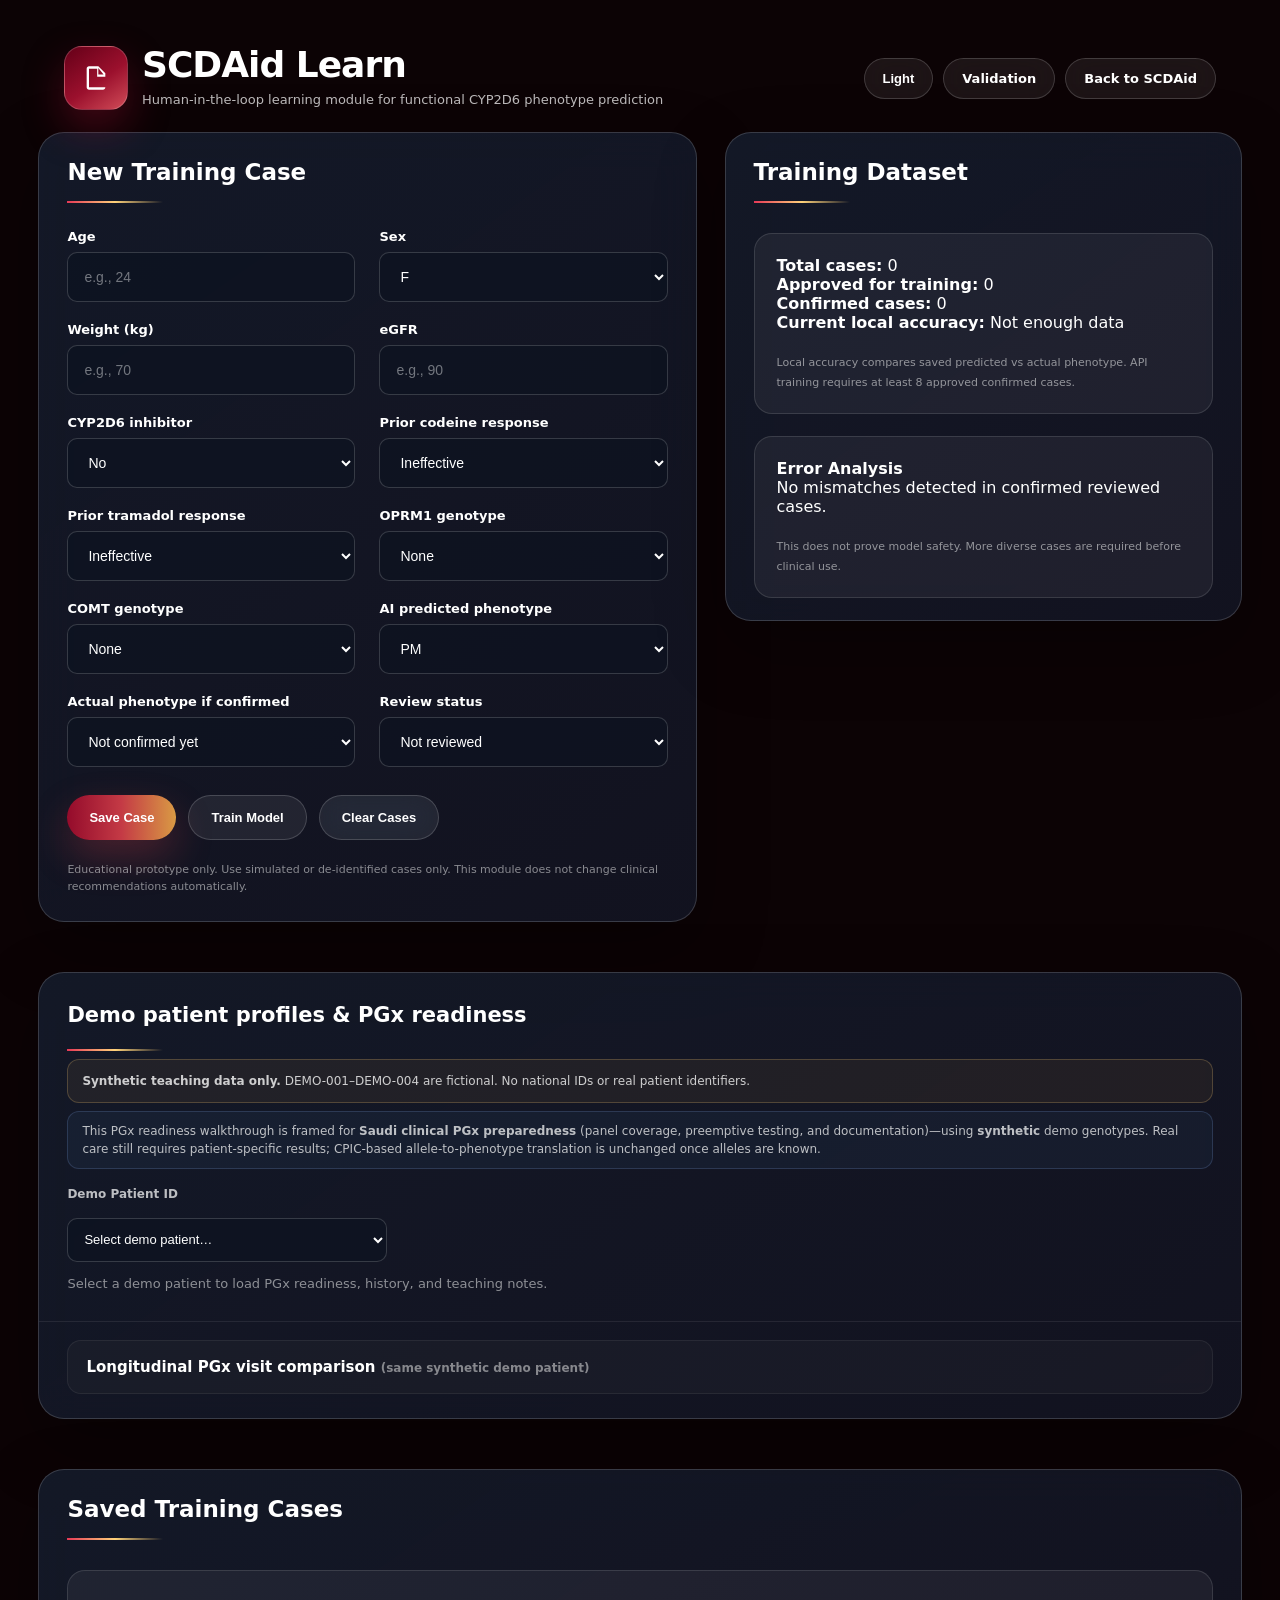
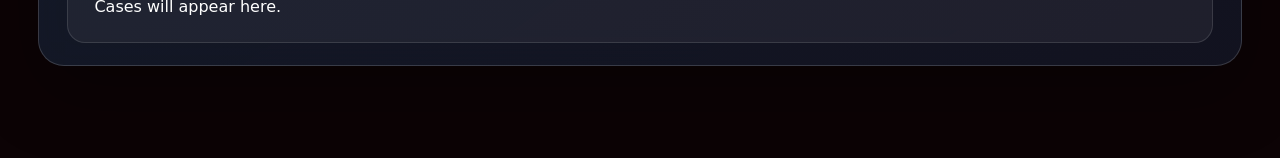
==== commit 8bfb228b: "Finalize SCDAid PGx engine, Learn module, and strict validation" ====
--- a/learn.html
+++ b/learn.html
@@ -55,13 +55,29 @@
       line-height: 1.5;
       display: none;
     }
+
+    /* Learn: document icon in logo square (replaces text mark) */
+    .logo--document {
+      font-size: 0;
+      letter-spacing: 0;
+    }
+
+    .logoDocIcon {
+      display: block;
+      flex-shrink: 0;
+      color: #fff;
+    }
   </style>
 </head>
 
 <body>
   <div class="topbar">
     <div class="brand">
-      <div class="logo">AI</div>
+      <div class="logo logo--document" title="Learning module" aria-hidden="true">
+        <svg class="logoDocIcon" viewBox="0 0 24 24" width="28" height="28" xmlns="http://www.w3.org/2000/svg" focusable="false">
+          <path fill="currentColor" d="M14 2H6c-1.1 0-2 .9-2 2v16c0 1.1.9 2 2 2h12c1.1 0 2-.9 2-2V8l-6-6zm0 1.5L18.5 9H14V3.5zM6 20V4h7v7h7v9H6z"/>
+        </svg>
+      </div>
       <div>
         <div class="title">SCDAid Learn</div>
         <div class="subtitle">
@@ -72,7 +88,8 @@
 
     <div class="topActions">
       <button id="themeToggle" class="btn ghost" type="button">Light</button>
-        <a class="btn ghost" href="index.html">Back to SCDAid</a>
+      <a class="btn ghost" href="validation.html" title="Synthetic QA harness">Validation</a>
+      <a class="btn ghost" href="index.html">Back to SCDAid</a>
     </div>
   </div>
 
@@ -219,6 +236,56 @@
       </div>
     </section>
 
+    <section class="fullWidthTable learnPgxTeaching" id="learnPgxTeachingSection" aria-label="Synthetic demo PGx teaching profiles">
+      <div class="card learnPgxCard">
+        <div class="cardHeader">
+          <h2>Demo patient profiles &amp; PGx readiness</h2>
+        </div>
+        <p class="learnPgxSyntheticBanner">
+          <strong>Synthetic teaching data only.</strong> DEMO-001–DEMO-004 are fictional. No national IDs or real patient identifiers.
+        </p>
+        <p class="learnPgxSaudiFramingNote">
+          This PGx readiness walkthrough is framed for <strong>Saudi clinical PGx preparedness</strong> (panel coverage, preemptive testing, and documentation)—using <strong>synthetic</strong> demo genotypes. Real care still requires patient-specific results; CPIC-based allele-to-phenotype translation is unchanged once alleles are known.
+        </p>
+
+        <div class="learnPgxToolbar">
+          <div class="field learnPgxField">
+            <label for="learnDemoPatientSelect">Demo Patient ID</label>
+            <select id="learnDemoPatientSelect">
+              <option value="">Select demo patient…</option>
+              <option value="DEMO-001">DEMO-001</option>
+              <option value="DEMO-002">DEMO-002</option>
+              <option value="DEMO-003">DEMO-003</option>
+              <option value="DEMO-004">DEMO-004</option>
+            </select>
+          </div>
+        </div>
+
+        <div id="learnPgxDetailMount" class="learnPgxDetailMount">
+          <p class="learnPgxPlaceholder">Select a demo patient to load PGx readiness, history, and teaching notes.</p>
+        </div>
+
+        <div class="learnPgxLongitudinalWrap">
+          <details class="learnPgxLongitudinalAccordion" id="learnLongitudinalAccordion">
+            <summary class="learnPgxLongitudinalSummary">
+              Longitudinal PGx visit comparison <span class="learnPgxLongitudinalSummaryHint">(same synthetic demo patient)</span>
+            </summary>
+            <div class="learnPgxLongitudinalBody">
+              <p class="learnPgxLongitudinalBanner">
+                <strong>Synthetic teaching visits only.</strong> Each column is a fictional encounter for the <em>same</em> demo ID — not different real patients.
+              </p>
+              <p class="learnPgxLongitudinalTeaching" id="learnLongitudinalTeachingNote">
+                CYP2D6 genotype is generally stable across visits, but the clinical phenotype and analgesic recommendation may change because of inhibitors, renal function, respiratory status, and prior response.
+              </p>
+              <div id="learnLongitudinalMount" class="learnLongitudinalMount">
+                <p class="learnPgxHint">Select a demo patient above to load a visit-by-visit table.</p>
+              </div>
+            </div>
+          </details>
+        </div>
+      </div>
+    </section>
+
     <section class="fullWidthTable">
       <div class="card">
         <div class="cardHeader">
@@ -232,6 +299,7 @@
     </section>
   </main>
 
+  <script src="scdaid-demo-patients.js"></script>
   <script>
     const API_BASE = "https://scdaid-api.onrender.com";
 
@@ -620,6 +688,190 @@
       `;
     }
 
+    function learnEscapeHtml(s) {
+      if (s == null || s === "") return "";
+      return String(s)
+        .replace(/&/g, "&amp;")
+        .replace(/</g, "&lt;")
+        .replace(/>/g, "&gt;")
+        .replace(/"/g, "&quot;");
+    }
+
+    function renderLearnDemoDetail(patientId) {
+      const mount = document.getElementById("learnPgxDetailMount");
+      if (!mount) return;
+
+      const p = typeof getDemoPatient === "function" ? getDemoPatient(patientId) : null;
+      if (!patientId || !p) {
+        mount.innerHTML =
+          '<p class="learnPgxPlaceholder">Select a demo patient to load PGx readiness, history, and teaching notes.</p>';
+        renderLongitudinalVisits(null);
+        return;
+      }
+
+      const pillClass =
+        p.pgxStatus === "ready" ? "pgxPill--ready" : p.pgxStatus === "missing" ? "pgxPill--missing" : "pgxPill--neutral";
+
+      const vocRows = (p.vocEpisodes || [])
+        .map(
+          (e) =>
+            `<tr><td>${learnEscapeHtml(e.date)}</td><td>${learnEscapeHtml(e.label)}</td><td>${learnEscapeHtml(e.detail)}</td></tr>`
+        )
+        .join("");
+      const opRows = (p.opioidResponse || [])
+        .map(
+          (e) =>
+            `<tr><td>${learnEscapeHtml(e.agent)}</td><td>${learnEscapeHtml(e.response)}</td><td>${learnEscapeHtml(e.notes)}</td></tr>`
+        )
+        .join("");
+      const toxRows = (p.toxicityHistory || [])
+        .map(
+          (e) =>
+            `<tr><td>${learnEscapeHtml(e.date)}</td><td>${learnEscapeHtml(e.event)}</td><td>${learnEscapeHtml(e.severity)}</td><td>${learnEscapeHtml(e.context)}</td></tr>`
+        )
+        .join("");
+      const gtRows = (p.genotypeTimeline || [])
+        .map(
+          (e) =>
+            `<tr><td>${learnEscapeHtml(e.date)}</td><td>${learnEscapeHtml(e.label)}</td><td>${learnEscapeHtml(e.detail)}</td></tr>`
+        )
+        .join("");
+
+      const emptyRow = '<tr><td colspan="3" class="learnPgxEmpty">No rows (demo).</td></tr>';
+
+      mount.innerHTML = `
+        <div class="learnPgxDetailGrid">
+          <div class="learnPgxPanel">
+            <h3 class="learnPgxSubhead">PGx readiness</h3>
+            <p class="learnPgxPillRow"><span class="pgxPill ${pillClass}">${learnEscapeHtml(p.pillText)}</span></p>
+            <table class="learnPgxTable">
+              <tbody>
+                <tr><th>Demo ID</th><td>${learnEscapeHtml(p.id)}</td></tr>
+                <tr><th>Initials</th><td>${learnEscapeHtml(p.initials)}</td></tr>
+                <tr><th>Age / sex / weight</th><td>${learnEscapeHtml(String(p.age))} y, ${learnEscapeHtml(p.sex)}, ${learnEscapeHtml(String(p.weightKg))} kg (synthetic)</td></tr>
+                <tr><th>Diplotype</th><td>${learnEscapeHtml(p.diplotype || "—")}</td></tr>
+                <tr><th>Allele 1 / 2</th><td>${learnEscapeHtml(p.allele1 || "—")} / ${learnEscapeHtml(p.allele2 || "—")}</td></tr>
+                <tr><th>CYP2D6 phenotype</th><td>${learnEscapeHtml(p.cyp2d6Phenotype || "—")}</td></tr>
+                <tr><th>Activity score (illustrative)</th><td>${learnEscapeHtml(p.activityScore || "—")}</td></tr>
+                <tr><th>Last PGx test</th><td>${learnEscapeHtml(p.lastPgxTestDate || "—")}</td></tr>
+              </tbody>
+            </table>
+            <p class="learnPgxReco">${learnEscapeHtml(p.recommendationNote)}</p>
+          </div>
+          <div class="learnPgxPanel">
+            <h3 class="learnPgxSubhead">Prior VOC episodes (demo)</h3>
+            <table class="learnPgxTable learnPgxTableWide">
+              <thead><tr><th>Date</th><th>Type</th><th>Notes</th></tr></thead>
+              <tbody>${vocRows || emptyRow}</tbody>
+            </table>
+            <h3 class="learnPgxSubhead">Opioid response (demo)</h3>
+            <table class="learnPgxTable learnPgxTableWide">
+              <thead><tr><th>Agent</th><th>Response</th><th>Notes</th></tr></thead>
+              <tbody>${opRows || emptyRow}</tbody>
+            </table>
+            <h3 class="learnPgxSubhead">Toxicity history (demo)</h3>
+            <table class="learnPgxTable learnPgxTableWide">
+              <thead><tr><th>Date</th><th>Event</th><th>Severity</th><th>Context</th></tr></thead>
+              <tbody>${toxRows || '<tr><td colspan="4" class="learnPgxEmpty">No toxicity rows (demo).</td></tr>'}</tbody>
+            </table>
+          </div>
+          <div class="learnPgxPanel learnPgxPanelFull">
+            <h3 class="learnPgxSubhead">Genotype / phenotype timeline (demo)</h3>
+            <table class="learnPgxTable learnPgxTableWide">
+              <thead><tr><th>Date</th><th>Event</th><th>Detail</th></tr></thead>
+              <tbody>${gtRows || emptyRow}</tbody>
+            </table>
+            <h3 class="learnPgxSubhead">Teaching note</h3>
+            <p class="learnPgxTeaching">${learnEscapeHtml(p.teachingBlurb)}</p>
+          </div>
+        </div>
+      `;
+
+      renderLongitudinalVisits(p);
+    }
+
+    function renderLongitudinalVisits(p) {
+      const mount = document.getElementById("learnLongitudinalMount");
+      const acc = document.getElementById("learnLongitudinalAccordion");
+      if (!mount) return;
+
+      const visits = (p && p.longitudinalVisits) || [];
+      if (!p || !visits.length) {
+        mount.innerHTML =
+          '<p class="learnPgxHint">No multi-visit synthetic timeline for this selection. Choose DEMO-001–DEMO-004.</p>';
+        if (acc) acc.open = false;
+        return;
+      }
+
+      if (acc) acc.open = true;
+
+      const rowDefs = [
+        { key: "visitDate", label: "Visit date" },
+        { key: "vocSeverity", label: "VOC severity" },
+        { key: "egfr", label: "eGFR" },
+        { key: "spo2", label: "SpO₂" },
+        { key: "diplotype", label: "CYP2D6 genotype / diplotype" },
+        { key: "geneticPhenotype", label: "Genetic phenotype" },
+        { key: "inhibitorMedication", label: "CYP2D6 inhibitor medication" },
+        { key: "clinicalPhenotypePhenoconversion", label: "Clinical phenotype (after phenoconversion)" },
+        { key: "opioidUsedOrConsidered", label: "Opioid used or considered" },
+        { key: "response", label: "Response" },
+        { key: "toxicitySafety", label: "Toxicity / safety" },
+        { key: "scdaidRecommendationNote", label: "SCDAid recommendation note (teaching)" },
+      ];
+
+      const headCells = visits
+        .map(
+          (v) =>
+            `<th scope="col" class="learnLongitudinalColHead">${learnEscapeHtml(v.visitTitle)}<br><span class="learnLongitudinalDate">${learnEscapeHtml(v.visitDate)}</span></th>`
+        )
+        .join("");
+
+      const bodyRows = rowDefs
+        .map((def) => {
+          const cells = visits
+            .map((v) => `<td>${learnEscapeHtml(v[def.key] != null ? v[def.key] : "—")}</td>`)
+            .join("");
+          return `<tr><th scope="row">${learnEscapeHtml(def.label)}</th>${cells}</tr>`;
+        })
+        .join("");
+
+      mount.innerHTML = `
+        <p class="learnPgxHint learnLongitudinalPatientTag">Same synthetic patient: <strong>${learnEscapeHtml(p.id)}</strong> (${learnEscapeHtml(p.initials)}) — demo only.</p>
+        <div class="learnLongitudinalTableScroll">
+          <table class="learnPgxTable learnLongitudinalVisitTable">
+            <thead>
+              <tr>
+                <th scope="col" class="learnLongitudinalCorner">Metric</th>
+                ${headCells}
+              </tr>
+            </thead>
+            <tbody>${bodyRows}</tbody>
+          </table>
+        </div>
+      `;
+    }
+
+    function initLearnDemoPgxUi() {
+      const sel = document.getElementById("learnDemoPatientSelect");
+      if (sel) {
+        sel.addEventListener("change", function () {
+          renderLearnDemoDetail(sel.value);
+        });
+      }
+
+      const params = new URLSearchParams(window.location.search);
+      const demo = (params.get("demo") || "").trim().toUpperCase();
+      if (demo && typeof getDemoPatient === "function" && getDemoPatient(demo)) {
+        if (sel) sel.value = demo;
+        renderLearnDemoDetail(demo);
+        requestAnimationFrame(function () {
+          document.getElementById("learnPgxTeachingSection")?.scrollIntoView({ behavior: "smooth", block: "start" });
+        });
+      }
+    }
+
+    initLearnDemoPgxUi();
     renderCases();
   </script>
 
--- a/style.css
+++ b/style.css
@@ -15,6 +15,7 @@
   --warn:#ffd166;
   --danger:#ff4d6d;
   --info:#8ab4ff;
+
 }
 
 *{
@@ -27,11 +28,7 @@
   min-height:100%;
   font-family:system-ui,-apple-system,BlinkMacSystemFont,"Segoe UI",Roboto,Arial,sans-serif;
   color:var(--text);
-  background:
-    radial-gradient(circle at 12% 36%, rgba(190,35,65,.42) 0 45px, transparent 108px),
-    radial-gradient(circle at 90% 45%, rgba(190,35,65,.38) 0 75px, transparent 155px),
-    radial-gradient(circle at 55% 48%, rgba(220,65,92,.18) 0 55px, transparent 130px),
-    linear-gradient(120deg,#111827 0%,#172338 45%,#271629 100%);
+  background:#0c0305;
   background-attachment:fixed;
   overflow-x:hidden;
 }
@@ -42,9 +39,9 @@
   inset:0;
   z-index:-1;
   background:
-    radial-gradient(circle at 20% 18%, rgba(84,125,174,.20), transparent 290px),
-    radial-gradient(circle at 82% 16%, rgba(230,57,86,.14), transparent 310px),
-    repeating-linear-gradient(120deg, transparent 0 90px, rgba(255,255,255,.025) 91px 92px);
+    radial-gradient(circle at 20% 18%, rgba(72,98,128,.14), transparent 300px),
+    radial-gradient(circle at 82% 16%, rgba(90,52,62,.10), transparent 320px),
+    repeating-linear-gradient(120deg, transparent 0 90px, rgba(255,255,255,.022) 91px 92px);
   pointer-events:none;
 }
 
@@ -56,13 +53,111 @@
   width:460px;
   height:460px;
   border-radius:50%;
-  border:2px solid rgba(255,255,255,.10);
+  border:2px solid rgba(255,255,255,.08);
   background:
-    repeating-linear-gradient(55deg, transparent 0 24px, rgba(230,57,86,.20) 25px 27px),
-    repeating-linear-gradient(-55deg, transparent 0 24px, rgba(255,210,122,.12) 25px 27px);
-  opacity:.35;
+    repeating-linear-gradient(55deg, transparent 0 24px, rgba(72,42,48,.10) 25px 27px),
+    repeating-linear-gradient(-55deg, transparent 0 24px, rgba(88,72,82,.08) 25px 27px);
+  opacity:.28;
   z-index:-1;
   pointer-events:none;
+}
+
+/* =========================
+   Biomedical blood field — local image + slow parallax (public index only)
+   ========================= */
+
+.bloodFlowBackground{
+  position:fixed;
+  inset:0;
+  z-index:0;
+  overflow:hidden;
+  pointer-events:none;
+  isolation:isolate;
+}
+
+/* Maroon / plasma plate — white in the PNG keys out via multiply on layers above */
+.bloodFlowBackground__plate{
+  position:absolute;
+  inset:0;
+  background:
+    radial-gradient(ellipse 88% 72% at 52% 44%,#321018 0%,#1c080c 42%,#100408 100%);
+}
+
+.bloodFlowBackground__base,
+.bloodFlowBackground__parallax{
+  position:absolute;
+  inset:-5%;
+  background-image:url("assets/scdaid-blood-bg.png");
+  background-size:cover;
+  background-repeat:no-repeat;
+  background-position:45% 48%;
+  transform:translateZ(0);
+  mix-blend-mode:multiply;
+}
+
+.bloodFlowBackground__base{
+  filter:saturate(1.12) contrast(1.12) brightness(1.22);
+  animation:bloodFieldPan 200s ease-in-out infinite alternate;
+}
+
+.bloodFlowBackground__parallax{
+  opacity:.14;
+  filter:saturate(1.05) contrast(1.05) brightness(1.08);
+  animation:bloodFieldPan2 280s ease-in-out infinite alternate;
+}
+
+/* Subtle pan only — stock micrograph feel, not sliding UI */
+@keyframes bloodFieldPan{
+  0%{background-position:44% 46%;}
+  50%{background-position:52% 51%;}
+  100%{background-position:47% 53%;}
+}
+
+@keyframes bloodFieldPan2{
+  0%{background-position:52% 45%;}
+  100%{background-position:44% 52%;}
+}
+
+.bloodFlowBackground__veil{
+  position:absolute;
+  inset:0;
+  pointer-events:none;
+  background:
+    linear-gradient(180deg,rgba(22,6,10,.28) 0%,rgba(14,4,8,.34) 50%,rgba(10,3,6,.4) 100%),
+    radial-gradient(ellipse 92% 62% at 48% 14%,rgba(0,0,0,.08),transparent 55%),
+    radial-gradient(ellipse 70% 55% at 72% 78%,rgba(48,10,16,.06),transparent 50%);
+}
+
+body.lightTheme .bloodFlowBackground__plate{
+  background:
+    radial-gradient(ellipse 90% 75% at 50% 45%,#e8ecf2 0%,#dce3ee 50%,#eef1f6 100%);
+}
+
+body.lightTheme .bloodFlowBackground__base{
+  filter:saturate(0.88) contrast(1.1) brightness(1.06);
+}
+
+body.lightTheme .bloodFlowBackground__parallax{
+  opacity:.12;
+}
+
+body.lightTheme .bloodFlowBackground__veil{
+  background:
+    linear-gradient(180deg,rgba(252,252,253,.72) 0%,rgba(244,246,250,.68) 48%,rgba(255,255,255,.76) 100%),
+    radial-gradient(ellipse 100% 55% at 50% 0%,rgba(255,255,255,.38),transparent 55%);
+}
+
+@media (prefers-reduced-motion: reduce){
+  .bloodFlowBackground__base,
+  .bloodFlowBackground__parallax{
+    animation:none !important;
+  }
+}
+
+/* Stack main UI above cell layer */
+#mainApp.wrap{
+  position:relative;
+  z-index:1;
 }
 
 /* TOP BAR */
@@ -169,6 +264,8 @@
 /* HERO */
 
 .heroIntro{
+  position:relative;
+  z-index:1;
   min-height:62vh;
   display:flex;
   align-items:center;
@@ -287,18 +384,327 @@
   opacity:.92;
 }
 
-/* MAIN LAYOUT */
+/* MAIN LAYOUT — #mainApp: inputs block then full-width results (Learn .wrap unchanged) */
 
 .wrap{
-  width:min(1180px,90%);
+  width:min(1320px,94vw);
   margin:0 auto 70px;
   display:grid;
-  grid-template-columns:1.08fr .92fr;
-  gap:26px;
+  grid-template-columns:minmax(0,1.12fr) minmax(300px,0.88fr);
+  gap:clamp(18px,2.2vw,28px);
+  align-items:start;
+}
+
+/* SCDAid: single column — upper section (inputs + Step 1 + follow-ups), then results */
+#mainApp.wrap{
+  display:grid;
+  grid-template-columns:1fr;
+  width:min(1480px,96vw);
+  gap:clamp(22px,2.5vw,34px);
+  align-items:start;
+}
+
+#mainApp.wrap > .inputsColumn{
+  grid-column:1;
+  width:100%;
+  min-width:0;
+  padding:12px 10px 8px;
+  border-radius:24px;
+  background:rgba(255,255,255,.04);
+  border:1px solid rgba(255,255,255,.12);
+  box-shadow:inset 0 1px 0 rgba(255,255,255,.06);
+}
+
+#mainApp.wrap > .predictionColumn{
+  grid-column:1;
+  width:100%;
+  min-width:0;
+  padding:14px 12px 10px;
+  border-radius:24px;
+  background:linear-gradient(165deg,rgba(99,24,40,.38),rgba(22,31,49,.28));
+  border:1px solid rgba(255,210,122,.22);
+  box-shadow:
+    inset 0 1px 0 rgba(255,255,255,.05),
+    0 -1px 0 rgba(255,210,122,.12);
+  margin-top:4px;
+}
+
+/* Top row: patient inputs card | Step 1 card — top-aligned, natural heights */
+.inputsTopGrid{
+  display:grid;
+  grid-template-columns:repeat(2,minmax(0,1fr));
+  gap:clamp(12px,1.5vw,20px);
+  align-items:start;
+  width:100%;
+  margin-bottom:18px;
+}
+
+.inputsTopCell{
+  min-width:0;
+  display:flex;
+  flex-direction:column;
+}
+
+.inputsTopCell > .card{
+  flex:0 0 auto;
+  margin-bottom:0;
+}
+
+.stepOneCard .stepOneHint{
+  margin:0 22px 8px;
+}
+
+.stepOneCard .predictRow{
+  padding:0 22px 16px;
+  margin-top:8px;
+}
+
+/* -------- #mainApp visual polish (compact forms, consistent headers) -------- */
+
+#mainApp .stepOneCard,
+#mainApp .inputsFollowCard,
+#mainApp .predictionPanelCard{
+  border-radius:22px;
+  box-shadow:0 18px 48px rgba(0,0,0,.26);
+}
+
+/* Restore original Patient Inputs card density (pre-compact global defaults) */
+#mainApp .patientInputsCard{
+  border-radius:26px;
+  box-shadow:0 26px 70px rgba(0,0,0,.30);
+}
+
+#mainApp .patientInputsCard .cardHeader{
+  padding:26px 28px 8px;
+}
+
+#mainApp .patientInputsCard .cardHeader h2{
+  font-size:23px;
+  letter-spacing:normal;
+}
+
+#mainApp .patientInputsCard .cardHeader h2::after{
+  width:96px;
+  margin-top:16px;
+}
+
+#mainApp .patientInputsCard .grid{
+  gap:20px 24px;
+  padding:18px 28px 28px;
+}
+
+#mainApp .patientInputsCard .field label{
+  font-size:13px;
+  margin-bottom:8px;
+  letter-spacing:normal;
+}
+
+#mainApp .patientInputsCard .field input,
+#mainApp .patientInputsCard .field select{
+  height:50px;
+  padding:0 16px;
+  font-size:14px;
+  border-radius:10px;
+}
+
+#mainApp .patientInputsCard .hint{
+  margin-top:8px;
+  font-size:11px;
+  line-height:1.45;
+  color:rgba(255,255,255,.52);
+}
+
+#mainApp .cardHeader{
+  padding:18px 22px 6px;
+}
+
+#mainApp .cardHeader h2{
+  font-size:20px;
+  font-weight:850;
+  letter-spacing:-.02em;
+}
+
+#mainApp .cardHeader h2::after{
+  width:88px;
+  height:2px;
+  margin-top:11px;
+  background:linear-gradient(90deg,var(--red2),var(--gold2),transparent);
+}
+
+#mainApp .grid{
+  gap:12px 16px;
+  padding:10px 22px 16px;
+}
+
+#mainApp .smallGrid{
+  margin-top:4px;
+  padding-bottom:4px;
+}
+
+#mainApp .field label{
+  font-size:12px;
+  font-weight:800;
+  margin-bottom:5px;
+  letter-spacing:.01em;
+}
+
+#mainApp .field input,
+#mainApp .field select{
+  height:44px;
+  padding:0 12px;
+  font-size:13px;
+  border-radius:9px;
+}
+
+#mainApp .hint{
+  margin-top:5px;
+  font-size:11px;
+  line-height:1.42;
+  color:rgba(255,255,255,.48);
+}
+
+#mainApp .divider{
+  margin:0 22px;
+}
+
+#mainApp .box,
+#mainApp .box.infoBox{
+  margin:14px 22px;
+  padding:16px 18px;
+}
+
+#mainApp .predictRow{
+  margin-top:8px;
+}
+
+#mainApp .checks{
+  padding:16px 22px;
+  gap:10px;
+}
+
+#mainApp .chk{
+  padding:10px 12px;
+  font-size:12px;
+}
+
+#mainApp .actions{
+  padding:4px 22px 14px;
+  gap:10px;
+  flex-wrap:wrap;
+}
+
+#mainApp .actions .btn{
+  padding:12px 18px;
+  font-size:13px;
+}
+
+#mainApp .actions .btn.primary{
+  font-weight:850;
+  padding:13px 22px;
+  box-shadow:0 14px 32px rgba(196,58,69,.34);
+}
+
+#mainApp .disclaimer{
+  padding:0 22px 16px;
+  font-size:11px;
+}
+
+#mainApp #results{
+  padding:16px 22px 22px;
+}
+
+#mainApp .placeholder{
+  min-height:min(240px,34vh);
+  font-size:14px;
+  padding:14px;
+}
+
+#mainApp .refs.card{
+  margin-bottom:16px;
+}
+
+/* Predict (AI) button — readable in dark; light “paper” style in light theme */
+#mainApp #predictBtn{
+  background:rgba(255,255,255,.11);
+  color:#fff;
+  border:1px solid rgba(255,255,255,.22);
+  box-shadow:0 10px 26px rgba(0,0,0,.22);
+  transition:.25s ease;
+}
+
+#mainApp #predictBtn:hover{
+  background:rgba(255,255,255,.18);
+  border-color:rgba(255,210,122,.48);
+  transform:translateY(-2px);
+  box-shadow:0 14px 32px rgba(0,0,0,.28);
+}
+
+#mainApp #predictBtn:focus-visible{
+  outline:none;
+  border-color:rgba(255,210,122,.78);
+  box-shadow:0 0 0 4px rgba(217,154,68,.16);
+}
+
+body.lightTheme #mainApp #predictBtn{
+  background:#ffffff !important;
+  color:#0f172a !important;
+  border:1px solid rgba(17,24,39,.14) !important;
+  box-shadow:0 10px 28px rgba(15,23,42,.08) !important;
+}
+
+body.lightTheme #mainApp #predictBtn:hover{
+  background:#f8fafc !important;
+  color:#0f172a !important;
+  border-color:rgba(17,24,39,.22) !important;
+  box-shadow:0 14px 36px rgba(15,23,42,.12) !important;
+}
+
+body.lightTheme #mainApp #predictBtn:focus-visible{
+  border-color:rgba(59,130,246,.55) !important;
+  box-shadow:0 0 0 4px rgba(59,130,246,.18) !important;
+}
+
+#mainApp .ol{
+  margin:8px 0 0;
+}
+
+#mainApp .ol li{
+  margin:7px 0;
+}
+
+#mainApp .note{
+  margin-top:8px;
+  font-size:11px;
 }
 
 .left,.right{
   min-width:0;
+}
+
+.inputsColumn{
+  order:1;
+}
+
+.predictionColumn{
+  order:2;
+}
+
+.predictionPanelCard{
+  display:flex;
+  flex-direction:column;
+  min-height:0;
+}
+
+.predictionPanelBody{
+  flex:1 1 auto;
+  min-height:0;
+  overflow-y:auto;
+  -webkit-overflow-scrolling:touch;
+}
+
+.predictionColumn .predictionPanelCard{
+  position:static;
+  max-height:none;
 }
 
 .card{
@@ -526,7 +932,7 @@
 }
 
 .placeholder{
-  min-height:340px;
+  min-height:min(360px,42vh);
   display:flex;
   align-items:center;
   justify-content:center;
@@ -539,6 +945,104 @@
   color:rgba(255,255,255,.75);
   font-size:15px;
   line-height:1.7;
+  padding:16px;
+}
+
+/* Prediction summary + accordion (AI + classic) */
+
+.predictionOutput{
+  display:flex;
+  flex-direction:column;
+  gap:14px;
+}
+
+.predictionSummaryTitle{
+  margin:0 0 10px;
+  font-size:19px;
+  font-weight:900;
+  color:#fff;
+}
+
+.predictionSummaryRows{
+  display:grid;
+  gap:8px;
+  margin-top:10px;
+  font-size:13px;
+  color:rgba(255,255,255,.82);
+  line-height:1.5;
+}
+
+.predictionSummaryRow{
+  padding:10px 12px;
+  border-radius:12px;
+  background:rgba(255,255,255,.05);
+  border:1px solid rgba(255,255,255,.10);
+}
+
+.predictionClassicSummary h4,
+.resultAlertStrip h4{
+  margin:0 0 8px;
+  font-size:15px;
+  color:#ffd27a;
+}
+
+.resultAlertStrip{
+  border-left:4px solid var(--warn);
+  background:rgba(255,209,102,.08);
+}
+
+.resultAlertStrip.resultAlertStrip--danger{
+  border-left-color:var(--danger);
+  background:rgba(255,77,109,.10);
+}
+
+.predictionDetails{
+  border-radius:16px;
+  border:1px solid rgba(255,255,255,.12);
+  background:rgba(255,255,255,.04);
+  overflow:hidden;
+}
+
+.predictionDetails > .predictionDetailsSummary{
+  cursor:pointer;
+  padding:14px 18px;
+  font-weight:850;
+  font-size:13px;
+  color:#fff;
+  list-style:none;
+  display:flex;
+  align-items:center;
+  gap:8px;
+  user-select:none;
+}
+
+.predictionDetails > .predictionDetailsSummary::-webkit-details-marker{
+  display:none;
+}
+
+.predictionDetails .predSumOpen{
+  display:none;
+}
+
+.predictionDetails[open] > .predictionDetailsSummary .predSumClosed{
+  display:none;
+}
+
+.predictionDetails[open] > .predictionDetailsSummary .predSumOpen{
+  display:inline;
+}
+
+.predictionDetailsInner{
+  padding:0 16px 16px;
+  border-top:1px solid rgba(255,255,255,.08);
+}
+
+.predictionDetailsInner .resultCard{
+  margin-top:12px;
+}
+
+.predictionDetailsInner > .box:first-child{
+  margin-top:12px;
 }
 
 /* SCDAid AI RESULT CARDS */
@@ -788,12 +1292,16 @@
   background:rgba(255,255,255,.28);
 }
 
-/* MOBILE */
-
-@media(max-width:980px){
-  .wrap{
+/* Learn page + shared chrome — stack learn main below 768px */
+
+@media(max-width:768px){
+  main.wrap:not(#mainApp){
     grid-template-columns:1fr;
-    width:92%;
+    width:min(92vw,720px);
+  }
+
+  .inputsTopGrid{
+    grid-template-columns:1fr;
   }
 
   .topbar{
@@ -802,8 +1310,42 @@
     align-items:flex-start;
   }
 
-  .right{
-    order:-1;
+  .placeholder{
+    min-height:min(280px,38vh);
+  }
+}
+
+/* SCDAid #mainApp — stack inputs then prediction only on small phones (599px and below) */
+
+@media(max-width:599px){
+  #mainApp.wrap{
+    grid-template-columns:1fr;
+    width:min(92vw,720px);
+  }
+
+  #mainApp.wrap > .inputsColumn,
+  #mainApp.wrap > .predictionColumn{
+    grid-column:auto;
+    padding:0;
+    background:transparent;
+    border:none;
+    box-shadow:none;
+    border-radius:0;
+  }
+
+  .inputsColumn,
+  .predictionColumn{
+    order:unset;
+  }
+
+  .predictionColumn .predictionPanelCard{
+    position:static;
+    max-height:none;
+  }
+
+  .predictionPanelBody{
+    overflow-y:visible;
+    max-height:none;
   }
 }
 
@@ -902,17 +1444,19 @@
   inset:0;
   z-index:3000;
   display:flex;
-  align-items:flex-start;
+  align-items:center;
   justify-content:center;
-  padding:95px 20px 24px;
+  padding:clamp(14px, 3vw, 28px);
   background:rgba(7, 10, 18, .55);
   backdrop-filter:blur(10px);
   -webkit-backdrop-filter:blur(10px);
 }
 
 .scdChatModal{
-  width:min(760px, 100%);
-  max-height:calc(100vh - 130px);
+  width:min(1000px, 94vw);
+  height:min(760px, 88vh);
+  min-height:min(520px, 70vh);
+  max-height:min(760px, 88vh);
   display:flex;
   flex-direction:column;
   border-radius:26px;
@@ -990,10 +1534,11 @@
 }
 
 .scdChatMessages{
-  flex:1;
-  min-height:260px;
-  max-height:420px;
+  flex:1 1 auto;
+  min-height:0;
+  max-height:none;
   overflow-y:auto;
+  overflow-x:hidden;
   padding:18px 24px 12px;
   display:flex;
   flex-direction:column;
@@ -1013,11 +1558,11 @@
 }
 
 .scdBubble{
-  max-width:min(78%, 560px);
+  max-width:min(92%, 820px);
   padding:14px 16px;
   border-radius:18px;
-  font-size:14px;
-  line-height:1.7;
+  font-size:15px;
+  line-height:1.65;
   white-space:pre-wrap;
   word-break:break-word;
   box-shadow:0 12px 28px rgba(0,0,0,.16);
@@ -1078,11 +1623,18 @@
 
 @media(max-width:720px){
   .scdChatOverlay{
-    padding:72px 12px 16px;
+    padding:0;
+    align-items:stretch;
+    justify-content:stretch;
   }
 
   .scdChatModal{
-    max-height:calc(100vh - 88px);
+    width:100vw;
+    max-width:100%;
+    height:100dvh;
+    min-height:100dvh;
+    max-height:none;
+    border-radius:0;
   }
 
   .scdChatHead{
@@ -1156,16 +1708,16 @@
 
   color: #111827;
   background:
-    radial-gradient(circle at 12% 36%, rgba(230, 57, 86, .14) 0 45px, transparent 120px),
-    radial-gradient(circle at 90% 45%, rgba(217, 154, 68, .15) 0 75px, transparent 170px),
-    linear-gradient(120deg, #f8fafc 0%, #eef2ff 48%, #fff7ed 100%) !important;
+    radial-gradient(circle at 14% 38%, rgba(148, 90, 98, .08) 0 52px, transparent 130px),
+    radial-gradient(circle at 88% 40%, rgba(120, 72, 82, .07) 0 78px, transparent 175px),
+    linear-gradient(118deg, #e8eef5 0%, #e4eaf2 40%, #eef0f6 100%) !important;
 }
 
 body.lightTheme::before {
   background:
-    radial-gradient(circle at 20% 18%, rgba(84,125,174,.13), transparent 290px),
-    radial-gradient(circle at 82% 16%, rgba(230,57,86,.10), transparent 310px),
-    repeating-linear-gradient(120deg, transparent 0 90px, rgba(17,24,39,.025) 91px 92px);
+    radial-gradient(circle at 20% 18%, rgba(100,130,168,.10), transparent 300px),
+    radial-gradient(circle at 82% 16%, rgba(120,80,88,.06), transparent 320px),
+    repeating-linear-gradient(120deg, transparent 0 90px, rgba(17,24,39,.02) 91px 92px);
 }
 
 body.lightTheme::after {
@@ -1252,10 +1804,30 @@
   color: rgba(17,24,39,.65) !important;
 }
 
-body.lightTheme .btn.ghost {
-  background: rgba(255,255,255,.68) !important;
+body.lightTheme .predictionSummaryTitle,
+body.lightTheme .predictionDetails > .predictionDetailsSummary {
   color: #111827 !important;
-  border: 1px solid rgba(17,24,39,.14) !important;
+}
+
+body.lightTheme .predictionDetails {
+  background: rgba(255,255,255,.55) !important;
+  border-color: rgba(17,24,39,.12) !important;
+}
+
+body.lightTheme .predictionSummaryRow {
+  background: rgba(255,255,255,.55) !important;
+  border-color: rgba(17,24,39,.10) !important;
+  color: rgba(17,24,39,.85) !important;
+}
+
+body.lightTheme .resultAlertStrip {
+  background: rgba(250,204,21,.12) !important;
+  border-left-color: #ca8a04 !important;
+}
+
+body.lightTheme .resultAlertStrip--danger {
+  background: rgba(239,68,68,.10) !important;
+  border-left-color: #dc2626 !important;
 }
 
 body.lightTheme .scdChatOverlay {
@@ -1355,14 +1927,62 @@
 }
 
 
-/* Light theme layout fix */
-body.lightTheme .wrap {
-  width: min(1180px, 90%) !important;
+/* Light theme layout fix — Learn two-column; #mainApp single column stack */
+body.lightTheme .wrap,
+body.lightTheme #mainApp.wrap {
+  width: min(1480px, 96vw) !important;
   margin: 0 auto 70px !important;
   display: grid !important;
-  grid-template-columns: 1.08fr .92fr !important;
-  gap: 26px !important;
+  gap: clamp(22px, 2.5vw, 34px) !important;
   align-items: start !important;
+}
+
+body.lightTheme main.wrap:not(#mainApp) {
+  grid-template-columns: minmax(0, 1.12fr) minmax(300px, 0.88fr) !important;
+}
+
+body.lightTheme #mainApp.wrap {
+  grid-template-columns: 1fr !important;
+}
+
+body.lightTheme #mainApp.wrap > .inputsColumn {
+  grid-column: 1 !important;
+  background: rgba(255, 255, 255, 0.72) !important;
+  border: 1px solid rgba(17, 24, 39, 0.10) !important;
+  box-shadow: inset 0 1px 0 rgba(255, 255, 255, 0.9), 0 18px 40px rgba(15, 23, 42, 0.06) !important;
+  padding: 12px 10px 8px !important;
+  border-radius: 24px !important;
+}
+
+body.lightTheme #mainApp.wrap > .predictionColumn {
+  grid-column: 1 !important;
+  background: linear-gradient(165deg, rgba(244, 63, 94, 0.10), rgba(255, 255, 255, 0.65)) !important;
+  border: 1px solid rgba(244, 63, 94, 0.20) !important;
+  box-shadow:
+    inset 0 1px 0 rgba(255, 255, 255, 0.88),
+    0 -1px 0 rgba(244, 63, 94, 0.14),
+    0 18px 44px rgba(15, 23, 42, 0.08) !important;
+  padding: 14px 12px 10px !important;
+  border-radius: 24px !important;
+  margin-top: 4px !important;
+}
+
+body.lightTheme #mainApp .hint {
+  color: rgba(17, 24, 39, 0.54) !important;
+}
+
+body.lightTheme #mainApp .cardHeader h2 {
+  color: #0f172a !important;
+}
+
+body.lightTheme #mainApp .predictStatus {
+  color: rgba(17, 24, 39, 0.58) !important;
+}
+
+body.lightTheme #mainApp .placeholder {
+  color: rgba(17, 24, 39, 0.72) !important;
+  background: rgba(255, 255, 255, 0.5) !important;
+  border-color: rgba(17, 24, 39, 0.10) !important;
 }
 
 body.lightTheme .left,
@@ -1397,10 +2017,27 @@
   color: #0f172a !important;
 }
 
-@media(max-width:980px){
-  body.lightTheme .wrap {
+@media(max-width:768px){
+  body.lightTheme main.wrap:not(#mainApp) {
     grid-template-columns: 1fr !important;
-    width: 92% !important;
+    width: min(92vw, 720px) !important;
+  }
+}
+
+@media(max-width:599px){
+  body.lightTheme #mainApp.wrap {
+    grid-template-columns: 1fr !important;
+    width: min(92vw, 720px) !important;
+  }
+
+  body.lightTheme #mainApp.wrap > .inputsColumn,
+  body.lightTheme #mainApp.wrap > .predictionColumn {
+    grid-column: auto !important;
+    padding: 0 !important;
+    background: transparent !important;
+    border: none !important;
+    box-shadow: none !important;
+    border-radius: 0 !important;
   }
 }
 
@@ -1474,11 +2111,27 @@
   color: #9f1239 !important;
 }
 
-body.lightTheme .btn.ghost,
-body.lightTheme #themeToggle {
-  background: rgba(255,255,255,.72) !important;
+/* Light mode: non-primary buttons — white surface, dark text (main + Learn) */
+body.lightTheme button.btn:not(.primary),
+body.lightTheme a.btn:not(.primary) {
+  background: #ffffff !important;
   color: #111827 !important;
-  border: 1px solid rgba(17,24,39,.14) !important;
+  border: 1px solid rgba(17, 24, 39, 0.14) !important;
+  box-shadow: 0 1px 2px rgba(15, 23, 42, 0.06) !important;
+}
+
+body.lightTheme button.btn:not(.primary):hover,
+body.lightTheme a.btn:not(.primary):hover {
+  background: #f8fafc !important;
+  color: #0f172a !important;
+  border-color: rgba(17, 24, 39, 0.22) !important;
+  box-shadow: 0 10px 24px rgba(15, 23, 42, 0.08) !important;
+}
+
+body.lightTheme button.btn:not(.primary):focus-visible,
+body.lightTheme a.btn:not(.primary):focus-visible {
+  outline: 2px solid rgba(59, 130, 246, 0.45) !important;
+  outline-offset: 2px !important;
 }
 
 
@@ -1516,3 +2169,762 @@
   scroll-margin-top: 24px !important;
 }
 
+
+/* SCAIA typing indicator */
+.scaiaTypingMsg .scdBubble {
+  opacity: 0.85;
+}
+
+.scaiaTypingDots {
+  display: inline-flex;
+  gap: 4px;
+  margin-left: 6px;
+  vertical-align: middle;
+}
+
+.scaiaTypingDots span {
+  width: 6px;
+  height: 6px;
+  border-radius: 999px;
+  background: currentColor;
+  opacity: 0.35;
+  animation: scaiaTypingBounce 1.1s infinite ease-in-out;
+}
+
+.scaiaTypingDots span:nth-child(2) {
+  animation-delay: 0.15s;
+}
+
+.scaiaTypingDots span:nth-child(3) {
+  animation-delay: 0.3s;
+}
+
+@keyframes scaiaTypingBounce {
+  0%, 80%, 100% {
+    transform: translateY(0);
+    opacity: 0.35;
+  }
+  40% {
+    transform: translateY(-4px);
+    opacity: 1;
+  }
+}
+
+/* Smaller SCAIA typing bubble */
+.scaiaTypingMsg {
+  max-width: fit-content !important;
+}
+
+.scaiaTypingMsg .scdBubble {
+  width: fit-content !important;
+  max-width: 220px !important;
+  padding: 10px 14px !important;
+  font-size: 13px !important;
+  line-height: 1.3 !important;
+  border-radius: 16px !important;
+  box-shadow: 0 10px 24px rgba(15, 23, 42, 0.10) !important;
+}
+
+.scaiaTypingDots span {
+  width: 5px !important;
+  height: 5px !important;
+}
+
+/* Force typing indicator to match normal message size */
+.scaiaTypingMsg {
+  width: auto !important;
+  max-width: none !important;
+  display: flex !important;
+  justify-content: flex-start !important;
+}
+
+.scaiaTypingMsg .scdBubble {
+  display: inline-flex !important;
+  align-items: center !important;
+  width: auto !important;
+  min-width: 0 !important;
+  max-width: none !important;
+  flex: 0 0 auto !important;
+  padding: 12px 16px !important;
+  font-size: inherit !important;
+  line-height: inherit !important;
+  border-radius: inherit !important;
+}
+
+.scaiaTypingMsg .scdBubble span:first-child {
+  white-space: nowrap !important;
+}
+
+/* keep dots compact */
+.scaiaTypingDots {
+  display: inline-flex !important;
+  width: auto !important;
+  gap: 4px !important;
+  margin-left: 6px !important;
+}
+
+.scaiaTypingDots span {
+  width: 5px !important;
+  height: 5px !important;
+}
+
+
+/* -------- SCAIA bot message actions (scaia-copy-actions.js) -------- */
+.scdMsg.bot {
+  position: relative;
+  flex-direction: column;
+  align-items: flex-start;
+}
+
+.scaiaMsgActions {
+  display: flex;
+  align-items: center;
+  gap: 8px;
+  margin-top: 7px;
+  margin-left: 10px;
+  opacity: 0.72;
+}
+
+.scdMsg.bot:hover .scaiaMsgActions {
+  opacity: 1;
+}
+
+.scaiaActionBtn {
+  border: none;
+  background: transparent;
+  color: rgba(15, 23, 42, 0.55);
+  cursor: pointer;
+  padding: 5px 7px;
+  border-radius: 9px;
+  font-size: 12px;
+  font-weight: 850;
+  display: inline-flex;
+  align-items: center;
+  justify-content: center;
+  min-width: 28px;
+  min-height: 28px;
+}
+
+.scaiaActionBtn:hover {
+  background: rgba(15, 23, 42, 0.07);
+  color: rgba(15, 23, 42, 0.95);
+}
+
+.scaiaActionBtn.selected {
+  color: #b30d3b;
+  background: rgba(179, 13, 59, 0.09);
+}
+
+.scaiaCopyBtn.copied {
+  color: #16a34a;
+}
+
+body:not(.lightTheme) .scaiaActionBtn {
+  color: rgba(255, 255, 255, 0.58);
+}
+
+body:not(.lightTheme) .scaiaActionBtn:hover {
+  background: rgba(255, 255, 255, 0.08);
+  color: white;
+}
+
+body:not(.lightTheme) .scaiaActionBtn.selected {
+  color: #fb7185;
+  background: rgba(251, 113, 133, 0.12);
+}
+
+body.lightTheme .scaiaActionBtn {
+  color: rgba(17, 24, 39, 0.55);
+}
+
+body.lightTheme .scaiaActionBtn:hover {
+  background: rgba(17, 24, 39, 0.07);
+  color: #0f172a;
+}
+
+/* Closed overlay must win over generic .scdChatOverlay { display:flex } rules */
+.scdChatOverlay.hidden,
+#scdChatOverlay.hidden {
+  display: none !important;
+}
+
+/* -----------------------------------------------------------------
+   PGx Readiness summary (main SCDAid) + teaching module (SCDAid Learn)
+   ----------------------------------------------------------------- */
+
+#mainApp .pgxReadinessCard{
+  margin-bottom:0;
+  border-radius:20px;
+  box-shadow:0 14px 40px rgba(0,0,0,.22);
+}
+
+.pgxReadinessStrip{
+  padding:14px 18px 16px;
+}
+
+.pgxReadinessTop{
+  display:flex;
+  flex-wrap:wrap;
+  align-items:baseline;
+  justify-content:space-between;
+  gap:8px 16px;
+  margin-bottom:12px;
+}
+
+.pgxReadinessLabel{
+  font-size:15px;
+  font-weight:850;
+  color:#fff;
+}
+
+.pgxReadinessSynthetic{
+  font-size:11px;
+  color:rgba(255,255,255,.48);
+  max-width:520px;
+  line-height:1.4;
+}
+
+.pgxReadinessRow{
+  display:flex;
+  flex-wrap:wrap;
+  gap:14px 20px;
+  align-items:flex-end;
+}
+
+.pgxReadinessPick{
+  flex:0 1 200px;
+  min-width:160px;
+}
+
+.pgxReadinessFieldLabel{
+  display:block;
+  font-size:11px;
+  font-weight:800;
+  color:rgba(255,255,255,.62);
+  margin-bottom:6px;
+  letter-spacing:.04em;
+  text-transform:uppercase;
+}
+
+.pgxReadinessSelect{
+  width:100%;
+  height:44px;
+  padding:0 12px;
+  border-radius:10px;
+  border:1px solid rgba(255,255,255,.18);
+  background:rgba(13,19,33,.72);
+  color:#fff;
+  font-size:13px;
+}
+
+.pgxReadinessSummary{
+  flex:1 1 280px;
+  display:grid;
+  grid-template-columns:repeat(auto-fill,minmax(140px,1fr));
+  gap:10px 14px;
+}
+
+.pgxReadinessMeta{
+  display:flex;
+  flex-direction:column;
+  gap:4px;
+}
+
+.pgxReadinessK{
+  font-size:10px;
+  font-weight:800;
+  text-transform:uppercase;
+  letter-spacing:.05em;
+  color:rgba(255,255,255,.45);
+}
+
+.pgxReadinessV{
+  font-size:13px;
+  color:rgba(255,255,255,.88);
+  line-height:1.35;
+}
+
+.pgxReadinessNote{
+  margin:12px 0 0;
+  font-size:12px;
+  line-height:1.5;
+  color:rgba(255,255,255,.62);
+}
+
+.pgxReadinessSaudiHint{
+  margin:8px 0 0;
+  font-size:11px;
+  line-height:1.45;
+  color:rgba(255,255,255,.48);
+}
+
+.pgxReadinessActions{
+  margin-top:12px;
+}
+
+.pgxLearnBtn{
+  font-size:13px;
+}
+
+.pgxPill{
+  display:inline-flex;
+  align-items:center;
+  padding:4px 10px;
+  border-radius:999px;
+  font-size:11px;
+  font-weight:850;
+  letter-spacing:.02em;
+  width:fit-content;
+}
+
+.pgxPill--neutral{
+  background:rgba(255,255,255,.08);
+  border:1px solid rgba(255,255,255,.14);
+  color:rgba(255,255,255,.75);
+}
+
+.pgxPill--ready{
+  background:rgba(74,222,128,.12);
+  border:1px solid rgba(74,222,128,.35);
+  color:#bbf7d0;
+}
+
+.pgxPill--missing{
+  background:rgba(250,204,21,.10);
+  border:1px solid rgba(250,204,21,.35);
+  color:#fef08a;
+}
+
+.pgxPill--notfound{
+  background:rgba(248,113,113,.12);
+  border:1px solid rgba(248,113,113,.35);
+  color:#fecaca;
+}
+
+/* SCDAid Learn — demo PGx teaching band */
+.learnPgxTeaching{
+  margin-top:8px;
+}
+
+.learnPgxCard .cardHeader h2{
+  font-size:21px;
+}
+
+.learnPgxSyntheticBanner{
+  margin:0 28px 16px;
+  padding:12px 14px;
+  border-radius:12px;
+  border:1px solid rgba(255,210,122,.22);
+  background:rgba(217,154,68,.08);
+  color:rgba(255,255,255,.78);
+  font-size:12px;
+  line-height:1.5;
+}
+
+.learnPgxSaudiFramingNote{
+  margin:-8px 28px 16px;
+  padding:10px 14px;
+  border-radius:12px;
+  border:1px solid rgba(138,180,255,.18);
+  background:rgba(84,125,174,.08);
+  color:rgba(255,255,255,.72);
+  font-size:12px;
+  line-height:1.5;
+}
+
+.learnPgxToolbar{
+  padding:0 28px 12px;
+}
+
+.learnPgxField label{
+  font-size:12px;
+  font-weight:800;
+  color:rgba(255,255,255,.72);
+}
+
+.learnPgxField select{
+  width:100%;
+  max-width:320px;
+  margin-top:6px;
+  height:44px;
+  padding:0 12px;
+  border-radius:10px;
+  border:1px solid rgba(255,255,255,.17);
+  background:rgba(13,19,33,.66);
+  color:#fff;
+  font-size:13px;
+}
+
+.learnPgxDetailMount{
+  padding:0 28px 20px;
+}
+
+.learnPgxPlaceholder{
+  margin:0;
+  font-size:13px;
+  color:rgba(255,255,255,.52);
+  line-height:1.5;
+}
+
+.learnPgxDetailGrid{
+  display:grid;
+  grid-template-columns:repeat(2,minmax(0,1fr));
+  gap:18px 22px;
+}
+
+.learnPgxPanelFull{
+  grid-column:1 / -1;
+}
+
+.learnPgxSubhead{
+  margin:0 0 10px;
+  font-size:14px;
+  font-weight:850;
+  color:#ffd27a;
+}
+
+.learnPgxPillRow{
+  margin:0 0 12px;
+}
+
+.learnPgxTable{
+  width:100%;
+  border-collapse:collapse;
+  font-size:12px;
+  margin-bottom:14px;
+}
+
+.learnPgxTable th,
+.learnPgxTable td{
+  padding:8px 10px;
+  border:1px solid rgba(255,255,255,.10);
+  text-align:left;
+  vertical-align:top;
+}
+
+.learnPgxTable th{
+  width:38%;
+  background:rgba(255,255,255,.04);
+  color:rgba(255,255,255,.62);
+  font-weight:800;
+}
+
+.learnPgxTableWide thead th{
+  background:rgba(255,255,255,.06);
+  color:rgba(255,255,255,.75);
+  font-size:11px;
+  text-transform:uppercase;
+  letter-spacing:.04em;
+}
+
+.learnPgxEmpty{
+  color:rgba(255,255,255,.45);
+  font-style:italic;
+}
+
+.learnPgxReco{
+  margin:0;
+  font-size:13px;
+  line-height:1.55;
+  color:rgba(255,255,255,.78);
+}
+
+.learnPgxTeaching{
+  margin:0;
+  font-size:13px;
+  line-height:1.6;
+  color:rgba(255,255,255,.72);
+}
+
+.learnPgxHint{
+  margin:0 0 12px;
+  font-size:12px;
+  color:rgba(255,255,255,.50);
+  line-height:1.45;
+}
+
+.learnPgxLongitudinalWrap{
+  padding:8px 28px 24px;
+  border-top:1px solid rgba(255,255,255,.08);
+  margin-top:8px;
+}
+
+.learnPgxLongitudinalAccordion{
+  border-radius:14px;
+  border:1px solid rgba(255,255,255,.10);
+  background:rgba(0,0,0,.12);
+  overflow:hidden;
+}
+
+.learnPgxLongitudinalSummary{
+  cursor:pointer;
+  list-style:none;
+  padding:14px 18px;
+  font-size:15px;
+  font-weight:850;
+  color:#fff;
+  background:rgba(255,255,255,.04);
+}
+
+.learnPgxLongitudinalSummary::-webkit-details-marker{
+  display:none;
+}
+
+.learnPgxLongitudinalSummaryHint{
+  font-size:12px;
+  font-weight:600;
+  color:rgba(255,255,255,.48);
+}
+
+.learnPgxLongitudinalBody{
+  padding:0 18px 18px;
+}
+
+.learnPgxLongitudinalBanner{
+  margin:12px 0 10px;
+  font-size:12px;
+  line-height:1.5;
+  color:rgba(255,255,255,.68);
+}
+
+.learnPgxLongitudinalTeaching{
+  margin:0 0 14px;
+  padding:12px 14px;
+  border-radius:12px;
+  border-left:4px solid var(--gold2);
+  background:rgba(255,210,122,.08);
+  font-size:13px;
+  line-height:1.55;
+  color:rgba(255,255,255,.82);
+}
+
+.learnLongitudinalMount{
+  margin-top:8px;
+}
+
+.learnLongitudinalPatientTag{
+  margin-bottom:10px !important;
+}
+
+.learnLongitudinalTableScroll{
+  overflow-x:auto;
+  -webkit-overflow-scrolling:touch;
+  margin-top:4px;
+}
+
+.learnLongitudinalVisitTable{
+  min-width:720px;
+}
+
+.learnLongitudinalCorner{
+  width:200px;
+  min-width:160px;
+  background:rgba(255,255,255,.07) !important;
+}
+
+.learnLongitudinalColHead{
+  font-size:12px;
+  vertical-align:bottom;
+  min-width:150px;
+}
+
+.learnLongitudinalDate{
+  display:block;
+  margin-top:4px;
+  font-size:11px;
+  font-weight:700;
+  color:rgba(255,255,255,.55);
+}
+
+@media(max-width:768px){
+  .learnPgxDetailGrid{
+    grid-template-columns:1fr;
+  }
+
+  .pgxReadinessRow{
+    flex-direction:column;
+    align-items:stretch;
+  }
+
+  .pgxReadinessSummary{
+    grid-template-columns:1fr 1fr;
+  }
+}
+
+body.lightTheme .pgxReadinessLabel,
+body.lightTheme .pgxReadinessV,
+body.lightTheme .pgxReadinessNote{
+  color:#0f172a !important;
+}
+
+body.lightTheme .pgxReadinessSaudiHint{
+  color:rgba(15,23,42,.58) !important;
+}
+
+body.lightTheme .pgxReadinessSynthetic,
+body.lightTheme .pgxReadinessK{
+  color:rgba(17,24,39,.55) !important;
+}
+
+body.lightTheme .pgxReadinessFieldLabel{
+  color:rgba(17,24,39,.55) !important;
+}
+
+body.lightTheme .pgxReadinessSelect{
+  background:#fff !important;
+  color:#0f172a !important;
+  border-color:rgba(17,24,39,.16) !important;
+}
+
+body.lightTheme .pgxPill--neutral{
+  background:rgba(15,23,42,.06) !important;
+  border-color:rgba(17,24,39,.12) !important;
+  color:#334155 !important;
+}
+
+body.lightTheme .pgxPill--ready{
+  background:rgba(22,163,74,.12) !important;
+  border-color:rgba(22,163,74,.28) !important;
+  color:#166534 !important;
+}
+
+body.lightTheme .pgxPill--missing{
+  background:rgba(234,179,8,.14) !important;
+  border-color:rgba(202,138,4,.35) !important;
+  color:#854d0e !important;
+}
+
+body.lightTheme .pgxPill--notfound{
+  background:rgba(220,38,38,.10) !important;
+  border-color:rgba(220,38,38,.28) !important;
+  color:#991b1b !important;
+}
+
+body.lightTheme .learnPgxSyntheticBanner{
+  color:#0f172a !important;
+  background:rgba(250,204,21,.12) !important;
+  border-color:rgba(202,138,4,.25) !important;
+}
+
+body.lightTheme .learnPgxSaudiFramingNote{
+  color:#0f172a !important;
+  background:rgba(59,130,246,.08) !important;
+  border-color:rgba(59,130,246,.22) !important;
+}
+
+body.lightTheme .learnPgxPlaceholder,
+body.lightTheme .learnPgxHint{
+  color:rgba(17,24,39,.55) !important;
+}
+
+body.lightTheme .learnPgxSubhead{
+  color:#9f1239 !important;
+}
+
+body.lightTheme .learnPgxTable th,
+body.lightTheme .learnPgxTable td{
+  border-color:rgba(17,24,39,.10) !important;
+  color:#0f172a !important;
+}
+
+body.lightTheme .learnPgxTable th{
+  background:rgba(15,23,42,.04) !important;
+  color:rgba(17,24,39,.65) !important;
+}
+
+body.lightTheme .learnPgxReco,
+body.lightTheme .learnPgxTeaching{
+  color:rgba(17,24,39,.78) !important;
+}
+
+body.lightTheme .learnPgxLongitudinalAccordion{
+  border-color:rgba(17,24,39,.12) !important;
+  background:rgba(255,255,255,.55) !important;
+}
+
+body.lightTheme .learnPgxLongitudinalSummary{
+  color:#0f172a !important;
+  background:rgba(15,23,42,.04) !important;
+}
+
+body.lightTheme .learnPgxLongitudinalSummaryHint{
+  color:rgba(17,24,39,.50) !important;
+}
+
+body.lightTheme .learnPgxLongitudinalBanner,
+body.lightTheme .learnLongitudinalDate{
+  color:rgba(17,24,39,.65) !important;
+}
+
+body.lightTheme .learnPgxLongitudinalTeaching{
+  color:#0f172a !important;
+  background:rgba(250,204,21,.10) !important;
+  border-left-color:#ca8a04 !important;
+}
+
+body.lightTheme .learnPgxField label{
+  color:rgba(17,24,39,.72) !important;
+}
+
+body.lightTheme .learnPgxField select{
+  background:#fff !important;
+  color:#0f172a !important;
+  border-color:rgba(17,24,39,.16) !important;
+}
+
+/* -----------------------------------------------------------------
+   Main grid — end-of-file cascade guard (#mainApp)
+
+   Whitespace-only text nodes between </section><section> used to be
+   direct children of <main> and became extra anonymous grid items,
+   which broke grid-template-columns (sections stacked / looked like one column).
+
+   Keep <main>’s element children as ONLY the two sections (no text between).
+   These rules also win over any earlier specificity ties when the app is visible.
+   ----------------------------------------------------------------- */
+
+#mainApp.wrap:not(.hiddenApp) {
+  display: grid !important;
+  grid-template-columns: 1fr !important;
+  width: min(1480px, 96vw) !important;
+  max-width: 100% !important;
+  margin-left: auto !important;
+  margin-right: auto !important;
+  margin-bottom: 70px !important;
+  gap: clamp(22px, 2.5vw, 34px) !important;
+  align-items: start !important;
+  grid-auto-flow: row !important;
+}
+
+#mainApp.wrap:not(.hiddenApp) > .inputsColumn {
+  grid-column: 1 !important;
+}
+
+#mainApp.wrap:not(.hiddenApp) > .predictionColumn {
+  grid-column: 1 !important;
+}
+
+@media (max-width: 599px) {
+  #mainApp.wrap:not(.hiddenApp) {
+    grid-template-columns: 1fr !important;
+    width: min(92vw, 720px) !important;
+  }
+
+  #mainApp.wrap:not(.hiddenApp) > .inputsColumn,
+  #mainApp.wrap:not(.hiddenApp) > .predictionColumn {
+    grid-column: auto !important;
+    padding: 0 !important;
+    background: transparent !important;
+    border: none !important;
+    box-shadow: none !important;
+    border-radius: 0 !important;
+  }
+}
+
+/*
+ * Assessment shell must stay hidden until "Continue" — beat any later display:grid !important
+ * (specificity: #id + .class + .class beats #id + .class alone).
+ */
+#mainApp.wrap.hiddenApp {
+  display: none !important;
+}
